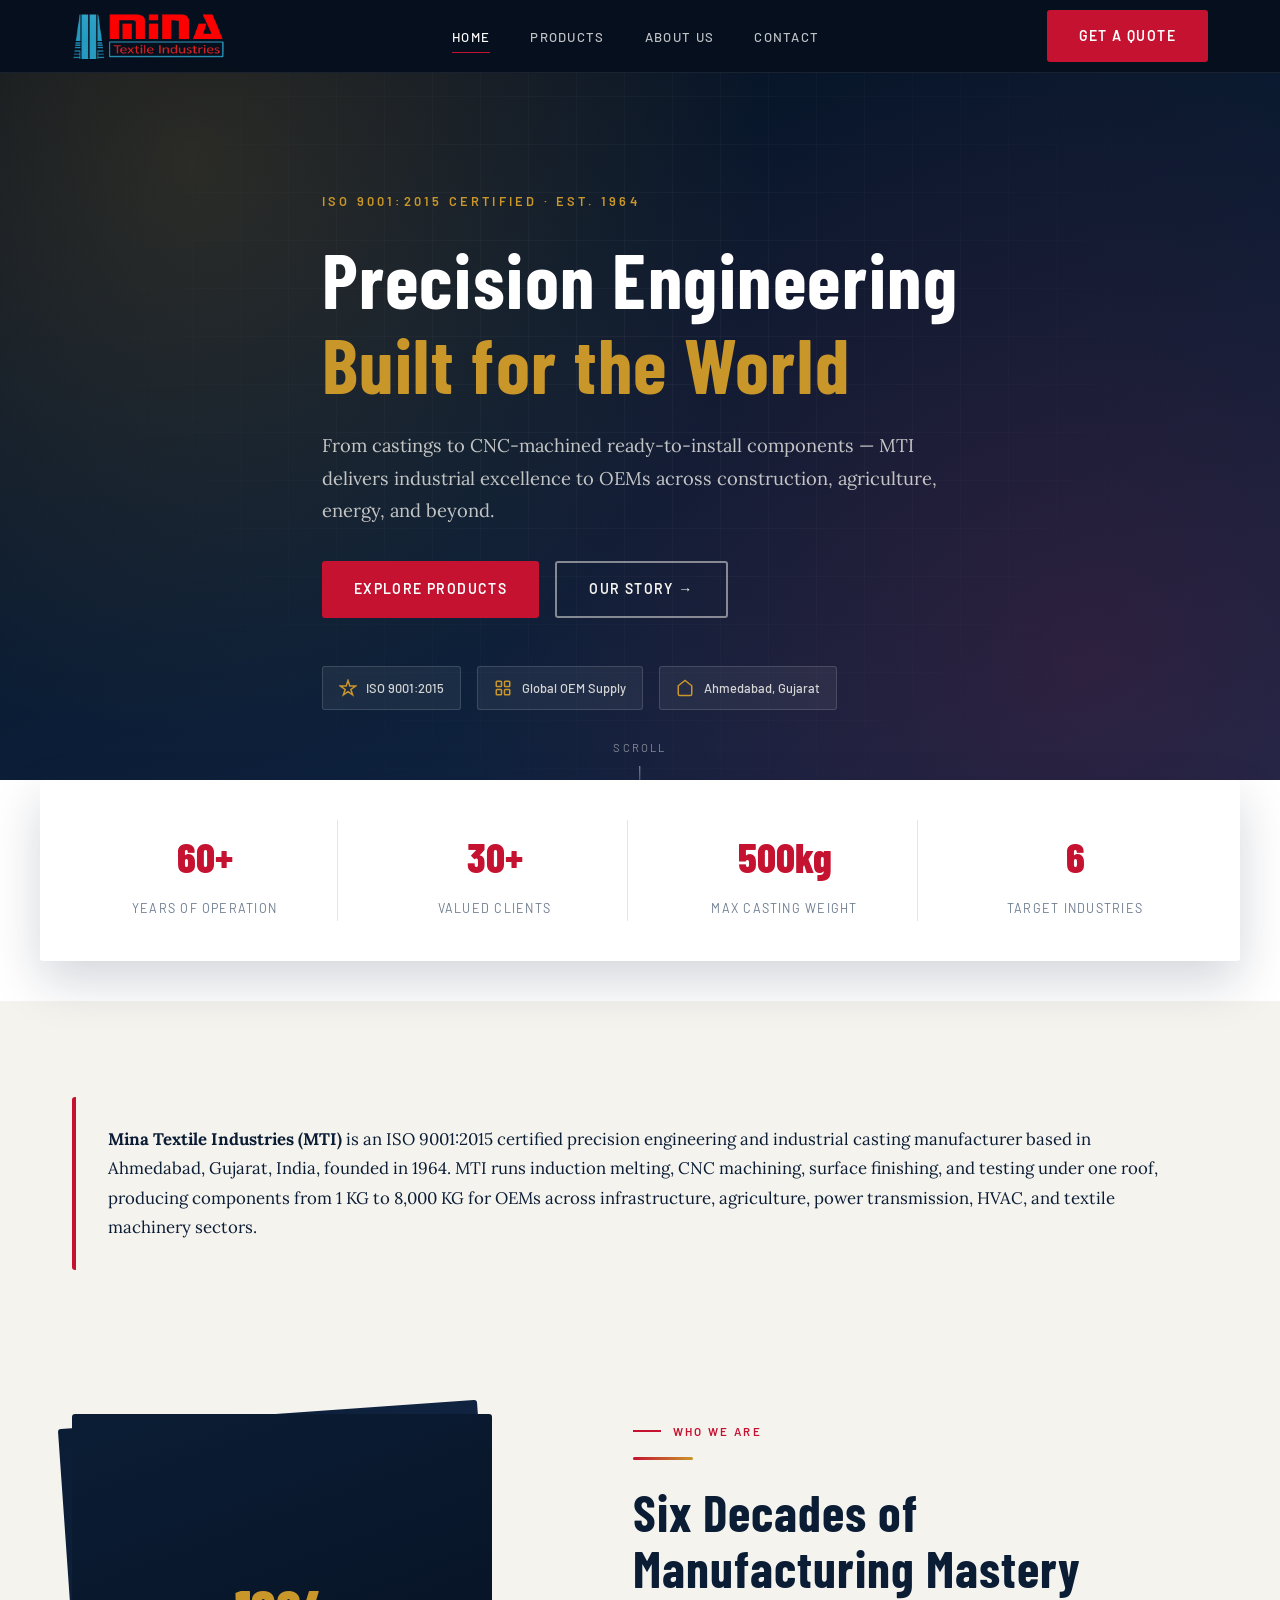
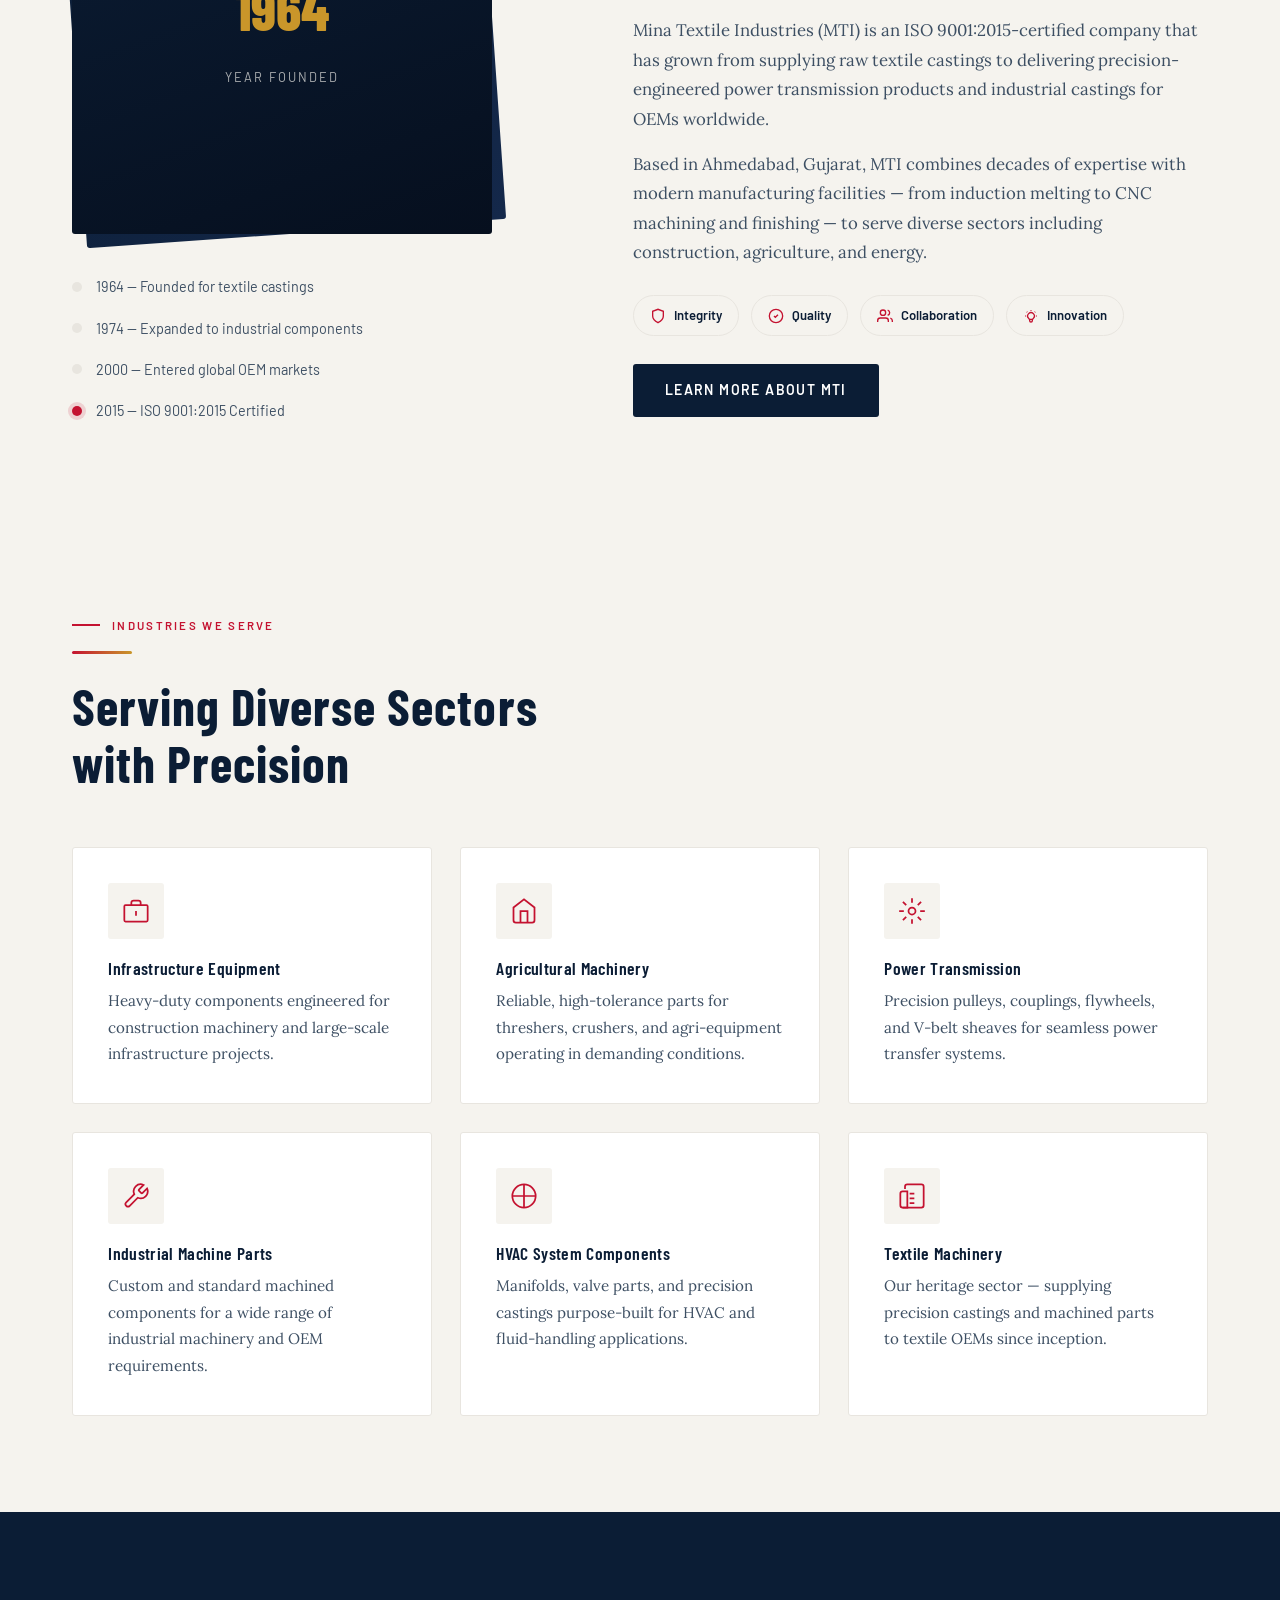
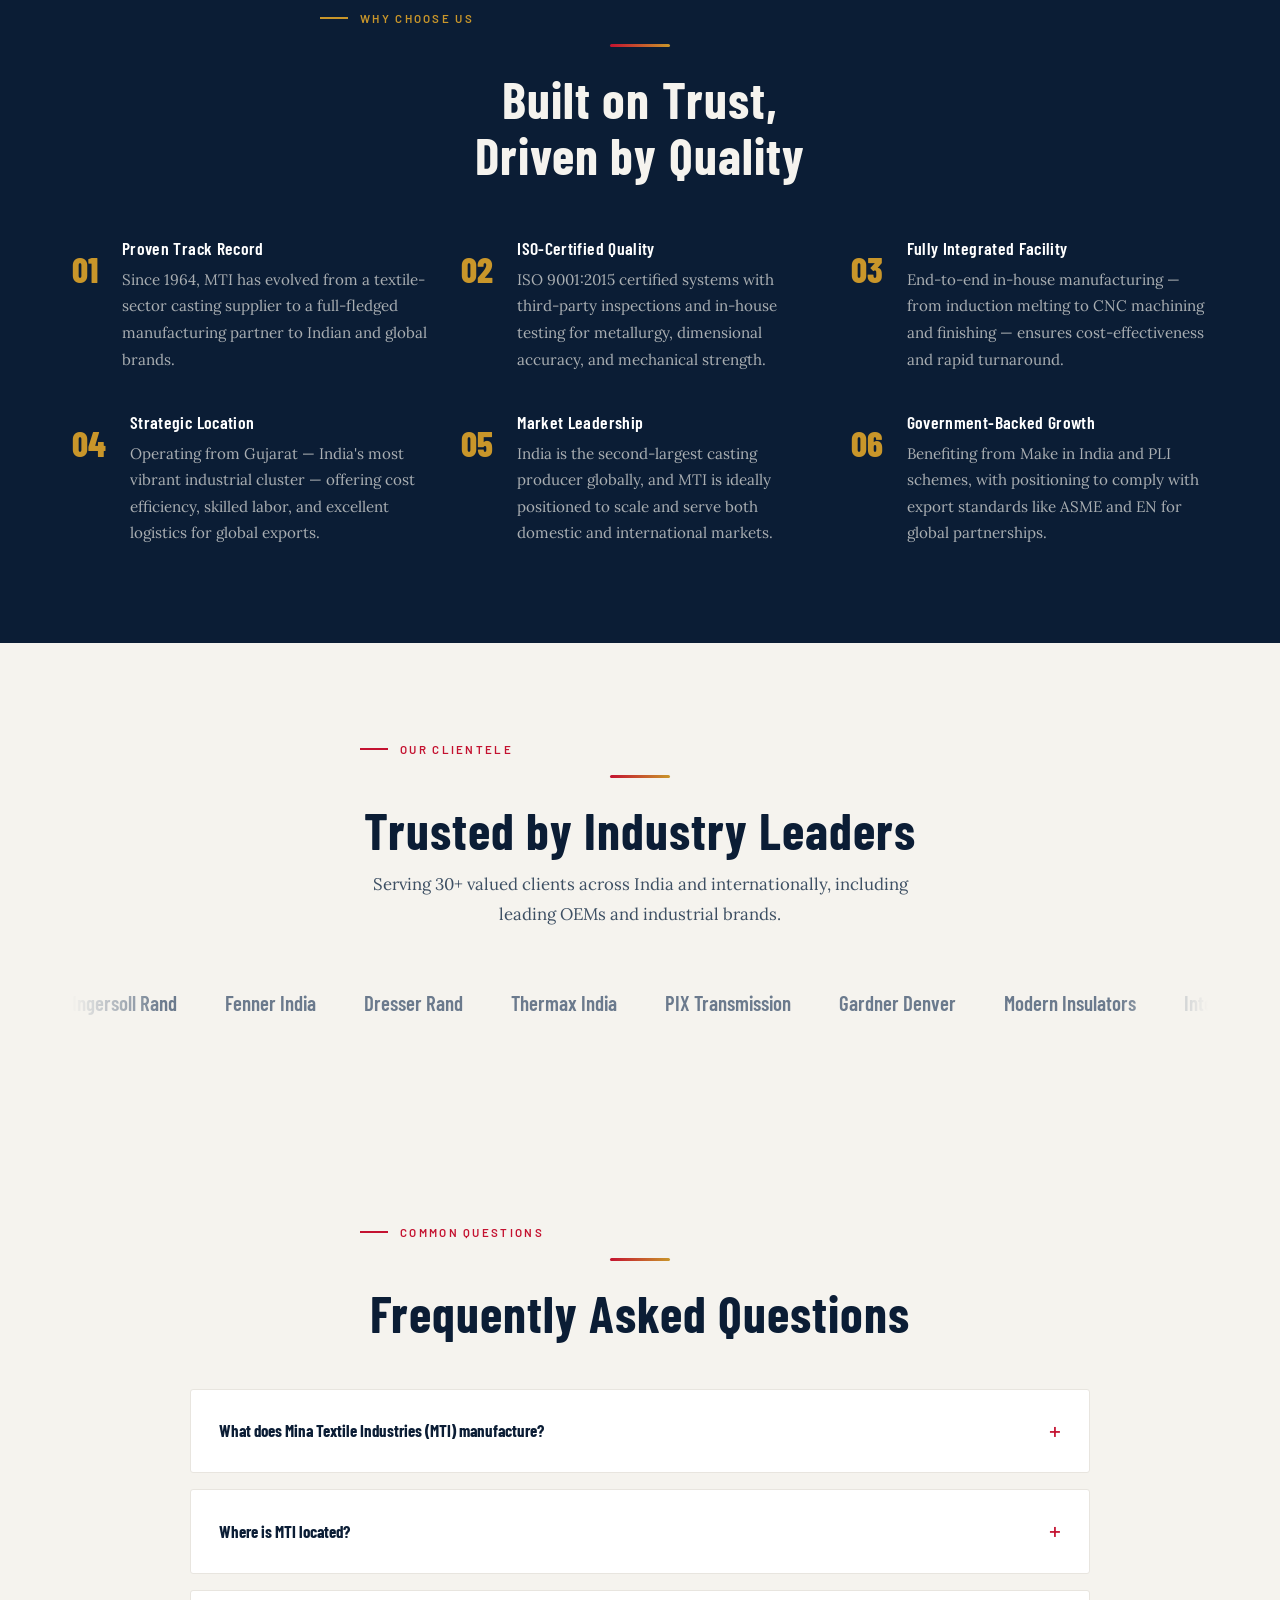
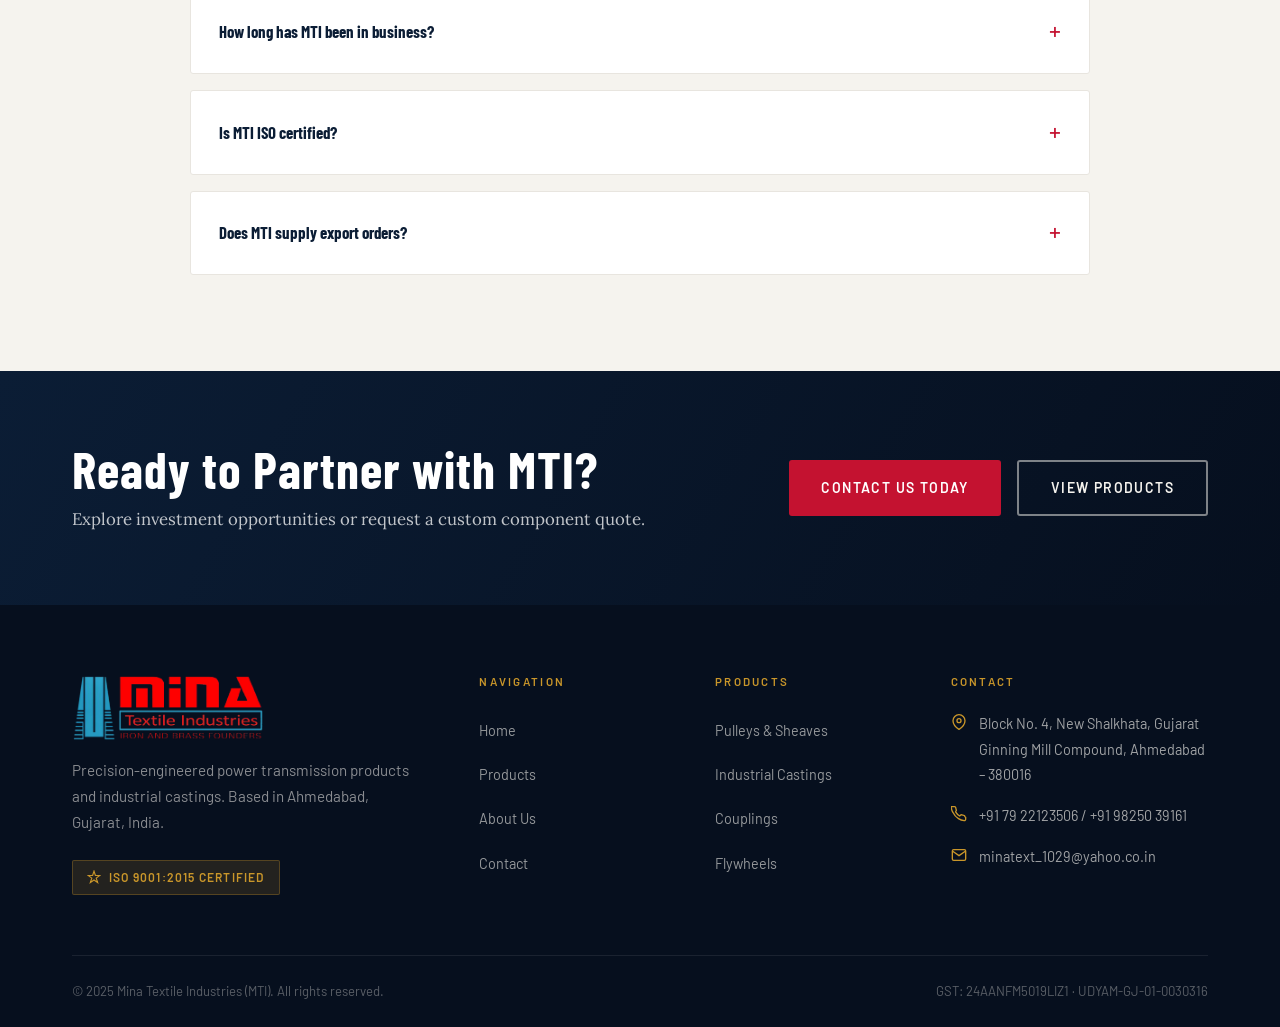
==== index.html @ 34f05bb2 "Add files via upload" ====
<!DOCTYPE html>
<html lang="en">
<head>
  <meta charset="UTF-8" />
  <meta name="viewport" content="width=device-width, initial-scale=1.0" />
  <title>Mina Textile Industries (MTI) | Precision Castings & Machining, Ahmedabad</title>
  <meta name="description" content="ISO 9001:2015 certified manufacturer of precision castings, pulleys, couplings, and CNC-machined industrial components in Ahmedabad, Gujarat. Serving OEMs since 1964 with in-house foundry-to-finish manufacturing." />
  <link rel="canonical" href="https://minatextile.dpdns.org/" />
  <meta name="robots" content="index, follow, max-image-preview:large" />
  <meta name="keywords" content="precision castings India, industrial casting manufacturer Ahmedabad, CNC machining Gujarat, pulley manufacturer India, coupling manufacturer, OEM casting supplier, ISO 9001 foundry Gujarat, power transmission products manufacturer" />
  <meta name="author" content="Mina Textile Industries" />
  <meta name="geo.region" content="IN-GJ" />
  <meta name="geo.placename" content="Ahmedabad" />
  <meta property="og:type" content="website" />
  <meta property="og:site_name" content="Mina Textile Industries" />
  <meta property="og:title" content="Mina Textile Industries (MTI) | Precision Castings & Machining Since 1964" />
  <meta property="og:description" content="ISO 9001:2015 certified foundry and CNC machining partner in Ahmedabad, Gujarat, serving OEMs across India and export markets." />
  <meta property="og:url" content="https://minatextile.dpdns.org/" />
  <meta property="og:image" content="https://minatextile.dpdns.org/mina-logo-full.png" />
  <meta property="og:locale" content="en_IN" />
  <meta name="twitter:card" content="summary" />
  <meta name="twitter:title" content="Mina Textile Industries (MTI) | Precision Castings & Machining Since 1964" />
  <meta name="twitter:description" content="ISO 9001:2015 certified foundry and CNC machining partner in Ahmedabad, Gujarat, serving OEMs since 1964." />
  <link rel="stylesheet" href="styles.css" />

  <!-- JSON-LD: Organization (GEO/AEO entity grounding, reused site-wide) -->
  <script type="application/ld+json">
  {
    "@context": "https://schema.org",
    "@type": "Manufacturer",
    "@id": "https://minatextile.dpdns.org/#organization",
    "name": "Mina Textile Industries",
    "alternateName": "MTI",
    "url": "https://minatextile.dpdns.org/",
    "logo": "https://minatextile.dpdns.org/mina-logo-full.png",
    "foundingDate": "1964",
    "description": "ISO 9001:2015 certified precision engineering and industrial manufacturing company established in 1964, producing castings, power transmission components, pulleys, couplings, manifolds and customized machine parts for OEMs.",
    "slogan": "Precision Engineering Built for the World",
    "address": {
      "@type": "PostalAddress",
      "streetAddress": "Block No. 4, New Shalkhata, Gujarat Ginning Mill Compound, Outside Premdarwaja",
      "addressLocality": "Ahmedabad",
      "addressRegion": "Gujarat",
      "postalCode": "380016",
      "addressCountry": "IN"
    },
    "geo": { "@type": "GeoCoordinates", "latitude": 23.0301, "longitude": 72.5859 },
    "telephone": "+91-79-22123506",
    "email": "minatext_1029@yahoo.co.in",
    "founder": [
      { "@type": "Person", "name": "Atul V. Salot", "jobTitle": "Chairman" },
      { "@type": "Person", "name": "Milan V. Salot", "jobTitle": "Vice Chairman" }
    ],
    "hasCredential": { "@type": "EducationalOccupationalCredential", "credentialCategory": "ISO 9001:2015 Certification" },
    "areaServed": ["India", "Global export markets"],
    "numberOfEmployees": { "@type": "QuantitativeValue", "description": "60+ years of continuous manufacturing operations" }
  }
  </script>
  <script type="application/ld+json">
  {
    "@context": "https://schema.org",
    "@type": "WebSite",
    "url": "https://minatextile.dpdns.org/",
    "name": "Mina Textile Industries",
    "publisher": { "@id": "https://minatextile.dpdns.org/#organization" }
  }
  </script>
  <!-- JSON-LD: FAQPage (Answer Engine Optimization) -->
  <script type="application/ld+json">
  {
    "@context": "https://schema.org",
    "@type": "FAQPage",
    "mainEntity": [
      {
        "@type": "Question",
        "name": "What does Mina Textile Industries (MTI) manufacture?",
        "acceptedAnswer": { "@type": "Answer", "text": "MTI manufactures precision-engineered industrial castings, power transmission components (pulleys, couplings, flywheels), manifolds, valve parts, and fully machined, ready-to-install parts for OEMs, ranging from 1 KG to 8,000 KG per piece." }
      },
      {
        "@type": "Question",
        "name": "Where is MTI located?",
        "acceptedAnswer": { "@type": "Answer", "text": "MTI's manufacturing facility is located at Block No. 4, New Shalkhata, Gujarat Ginning Mill Compound, Outside Premdarwaja, Ahmedabad - 380016, Gujarat, India, within Gujarat's industrial casting cluster." }
      },
      {
        "@type": "Question",
        "name": "How long has MTI been in business?",
        "acceptedAnswer": { "@type": "Answer", "text": "MTI was founded in 1964 and has over 60 years of continuous experience in foundry operations and precision engineering, supplying OEMs such as Ingersoll Rand, Fenner India, Dresser Rand, and Gardner Denver." }
      },
      {
        "@type": "Question",
        "name": "Is MTI ISO certified?",
        "acceptedAnswer": { "@type": "Answer", "text": "Yes. MTI holds ISO 9001:2015 certification for its quality management systems, backed by in-house metallurgical, dimensional, and mechanical testing plus third-party inspection access." }
      }
    ]
  }
  </script>
</head>
<body>
<a class="skip-link" href="#main">Skip to main content</a>

  <!-- NAVBAR -->
  <nav class="navbar" role="navigation" aria-label="Main">
    <div class="navbar__inner">
      <a href="index.html" class="navbar__logo">
        <img src="mina-logo-compact.png" alt="Mina Textile Industries (MTI) logo" class="navbar__logo-img" width="910" height="274" />
      </a>
      <ul class="navbar__nav">
        <li><a href="index.html" class="active" aria-current="page">Home</a></li>
        <li><a href="products.html">Products</a></li>
        <li><a href="about.html">About Us</a></li>
        <li><a href="contact.html">Contact</a></li>
      </ul>
      <div class="navbar__cta">
        <a href="contact.html" class="btn btn-primary">Get a Quote</a>
        <button class="hamburger" aria-label="Open menu" aria-expanded="false">
          <span></span><span></span><span></span>
        </button>
      </div>
    </div>
  </nav>

  <!-- HERO -->
  <section class="hero" id="main">
    <div class="hero__bg"></div>
    <div class="hero__overlay"></div>
    <div class="container hero__content">
      <p class="hero__eyebrow">ISO 9001:2015 Certified · Est. 1964</p>
      <h1 class="hero__title">Precision Engineering<br /><em>Built for the World</em></h1>
      <p class="hero__sub">
        From castings to CNC-machined ready-to-install components — MTI delivers
        industrial excellence to OEMs across construction, agriculture, energy, and beyond.
      </p>
      <div class="hero__actions">
        <a href="products.html" class="btn btn-primary">Explore Products</a>
        <a href="about.html" class="btn btn-outline">Our Story →</a>
      </div>
      <div class="hero__badges">
        <div class="hero__badge">
          <svg width="18" height="18" viewBox="0 0 24 24" fill="none" stroke="currentColor" stroke-width="2"><path d="M12 2l2.4 7.4H22l-6.2 4.5 2.4 7.4L12 17l-6.2 4.3 2.4-7.4L2 9.4h7.6z"/></svg>
          ISO 9001:2015
        </div>
        <div class="hero__badge">
          <svg width="18" height="18" viewBox="0 0 24 24" fill="none" stroke="currentColor" stroke-width="2"><rect x="3" y="3" width="7" height="7" rx="1"/><rect x="14" y="3" width="7" height="7" rx="1"/><rect x="3" y="14" width="7" height="7" rx="1"/><rect x="14" y="14" width="7" height="7" rx="1"/></svg>
          Global OEM Supply
        </div>
        <div class="hero__badge">
          <svg width="18" height="18" viewBox="0 0 24 24" fill="none" stroke="currentColor" stroke-width="2"><path d="M3 9l9-7 9 7v11a2 2 0 01-2 2H5a2 2 0 01-2-2z"/></svg>
          Ahmedabad, Gujarat
        </div>
      </div>
    </div>
    <div class="hero__scroll">
      <span>Scroll</span>
      <div class="hero__scroll-line"></div>
    </div>
  </section>

  <!-- STATS -->
  <section class="stats-band">
    <div class="container stats-band__grid">
      <div class="stat-card fade-up">
        <span class="stat-card__num"><span data-target="60">0</span>+</span>
        <span class="stat-card__label">Years of Operation</span>
      </div>
      <div class="stat-card fade-up">
        <span class="stat-card__num"><span data-target="30">0</span>+</span>
        <span class="stat-card__label">Valued Clients</span>
      </div>
      <div class="stat-card fade-up">
        <span class="stat-card__num"><span data-target="500">0</span>kg</span>
        <span class="stat-card__label">Max Casting Weight</span>
      </div>
      <div class="stat-card fade-up">
        <span class="stat-card__num"><span data-target="6">0</span></span>
        <span class="stat-card__label">Target Industries</span>
      </div>
    </div>
  </section>

  <!-- DIRECT ANSWER (GEO) -->
  <section class="section" style="padding-bottom: 0;">
    <div class="container">
      <div class="answer-box fade-up">
        <p><strong>Mina Textile Industries (MTI)</strong> is an ISO 9001:2015 certified precision engineering and industrial casting manufacturer based in Ahmedabad, Gujarat, India, founded in 1964. MTI runs induction melting, CNC machining, surface finishing, and testing under one roof, producing components from 1 KG to 8,000 KG for OEMs across infrastructure, agriculture, power transmission, HVAC, and textile machinery sectors.</p>
      </div>
    </div>
  </section>

  <!-- ABOUT SNAPSHOT -->
  <section class="section about-snap">
    <div class="container about-snap__grid">
      <div class="about-snap__visual fade-up">
        <div class="about-snap__img-wrap">
          <div class="about-snap__geo geo1"></div>
          <div class="about-snap__geo geo2"></div>
          <div class="about-snap__inner-card">
            <p class="inner-card__year">1964</p>
            <p class="inner-card__label">Year Founded</p>
          </div>
        </div>
        <div class="about-snap__timeline">
          <div class="tl-item"><span class="tl-dot"></span><span class="tl-text">1964 — Founded for textile castings</span></div>
          <div class="tl-item"><span class="tl-dot"></span><span class="tl-text">1974 — Expanded to industrial components</span></div>
          <div class="tl-item"><span class="tl-dot"></span><span class="tl-text">2000 — Entered global OEM markets</span></div>
          <div class="tl-item"><span class="tl-dot active"></span><span class="tl-text">2015 — ISO 9001:2015 Certified</span></div>
        </div>
      </div>
      <div class="about-snap__text fade-up">
        <span class="section-label">Who We Are</span>
        <div class="amber-bar"></div>
        <h2>Six Decades of<br />Manufacturing Mastery</h2>
        <p style="margin:1.25rem 0 1rem;">
          Mina Textile Industries (MTI) is an ISO 9001:2015-certified company that has grown
          from supplying raw textile castings to delivering precision-engineered power
          transmission products and industrial castings for OEMs worldwide.
        </p>
        <p>
          Based in Ahmedabad, Gujarat, MTI combines decades of expertise with modern
          manufacturing facilities — from induction melting to CNC machining and finishing —
          to serve diverse sectors including construction, agriculture, and energy.
        </p>
        <div class="about-snap__values">
          <div class="value-chip">
            <svg width="16" height="16" viewBox="0 0 24 24" fill="none" stroke="currentColor" stroke-width="2"><path d="M12 22s8-4 8-10V5l-8-3-8 3v7c0 6 8 10 8 10z"/></svg>
            Integrity
          </div>
          <div class="value-chip">
            <svg width="16" height="16" viewBox="0 0 24 24" fill="none" stroke="currentColor" stroke-width="2"><circle cx="12" cy="12" r="10"/><path d="M9 12l2 2 4-4"/></svg>
            Quality
          </div>
          <div class="value-chip">
            <svg width="16" height="16" viewBox="0 0 24 24" fill="none" stroke="currentColor" stroke-width="2"><path d="M17 21v-2a4 4 0 00-4-4H5a4 4 0 00-4 4v2"/><circle cx="9" cy="7" r="4"/><path d="M23 21v-2a4 4 0 00-3-3.87m-4-12a4 4 0 010 7.75"/></svg>
            Collaboration
          </div>
          <div class="value-chip">
            <svg width="16" height="16" viewBox="0 0 24 24" fill="none" stroke="currentColor" stroke-width="2"><path d="M9.663 17h4.673M12 3v1m6.364 1.636l-.707.707M21 12h-1M4 12H3m3.343-5.657l-.707-.707m2.828 9.9a5 5 0 117.072 0l-.548.547A3.374 3.374 0 0014 18.469V19a2 2 0 11-4 0v-.531c0-.895-.356-1.754-.988-2.386l-.548-.547z"/></svg>
            Innovation
          </div>
        </div>
        <a href="about.html" class="btn btn-navy" style="margin-top:1.75rem;">Learn More About MTI</a>
      </div>
    </div>
  </section>

  <!-- TARGET MARKETS -->
  <section class="section section--gray markets">
    <div class="container">
      <div class="section-header fade-up">
        <span class="section-label">Industries We Serve</span>
        <div class="amber-bar"></div>
        <h2>Serving Diverse Sectors<br />with Precision</h2>
      </div>
      <div class="markets__grid">
        <div class="market-card fade-up">
          <div class="market-card__icon">
            <svg width="28" height="28" viewBox="0 0 24 24" fill="none" stroke="currentColor" stroke-width="1.5"><rect x="2" y="7" width="20" height="14" rx="1"/><path d="M16 7V5a2 2 0 00-2-2h-4a2 2 0 00-2 2v2"/><line x1="12" y1="12" x2="12" y2="16"/></svg>
          </div>
          <h4>Infrastructure Equipment</h4>
          <p>Heavy-duty components engineered for construction machinery and large-scale infrastructure projects.</p>
        </div>
        <div class="market-card fade-up">
          <div class="market-card__icon">
            <svg width="28" height="28" viewBox="0 0 24 24" fill="none" stroke="currentColor" stroke-width="1.5"><path d="M3 9l9-7 9 7v11a2 2 0 01-2 2H5a2 2 0 01-2-2z"/><path d="M9 22V12h6v10"/></svg>
          </div>
          <h4>Agricultural Machinery</h4>
          <p>Reliable, high-tolerance parts for threshers, crushers, and agri-equipment operating in demanding conditions.</p>
        </div>
        <div class="market-card fade-up">
          <div class="market-card__icon">
            <svg width="28" height="28" viewBox="0 0 24 24" fill="none" stroke="currentColor" stroke-width="1.5"><circle cx="12" cy="12" r="3"/><path d="M12 1v4M12 19v4M4.22 4.22l2.83 2.83M16.95 16.95l2.83 2.83M1 12h4M19 12h4M4.22 19.78l2.83-2.83M16.95 7.05l2.83-2.83"/></svg>
          </div>
          <h4>Power Transmission</h4>
          <p>Precision pulleys, couplings, flywheels, and V-belt sheaves for seamless power transfer systems.</p>
        </div>
        <div class="market-card fade-up">
          <div class="market-card__icon">
            <svg width="28" height="28" viewBox="0 0 24 24" fill="none" stroke="currentColor" stroke-width="1.5"><path d="M14.7 6.3a1 1 0 000 1.4l1.6 1.6a1 1 0 001.4 0l3.77-3.77a6 6 0 01-7.94 7.94l-6.91 6.91a2.12 2.12 0 01-3-3l6.91-6.91a6 6 0 017.94-7.94l-3.76 3.76z"/></svg>
          </div>
          <h4>Industrial Machine Parts</h4>
          <p>Custom and standard machined components for a wide range of industrial machinery and OEM requirements.</p>
        </div>
        <div class="market-card fade-up">
          <div class="market-card__icon">
            <svg width="28" height="28" viewBox="0 0 24 24" fill="none" stroke="currentColor" stroke-width="1.5"><path d="M2 12h20M2 12c0 5.5 4.5 10 10 10s10-4.5 10-10M2 12C2 6.5 6.5 2 12 2s10 4.5 10 10"/><path d="M12 2v20"/></svg>
          </div>
          <h4>HVAC System Components</h4>
          <p>Manifolds, valve parts, and precision castings purpose-built for HVAC and fluid-handling applications.</p>
        </div>
        <div class="market-card fade-up">
          <div class="market-card__icon">
            <svg width="28" height="28" viewBox="0 0 24 24" fill="none" stroke="currentColor" stroke-width="1.5"><path d="M4 22h16a2 2 0 002-2V4a2 2 0 00-2-2H8a2 2 0 00-2 2v2"/><path d="M4 22a2 2 0 01-2-2V10c0-1.1.9-2 2-2h4v14H4z"/><path d="M10 14h4M10 18h4M10 10h4"/></svg>
          </div>
          <h4>Textile Machinery</h4>
          <p>Our heritage sector — supplying precision castings and machined parts to textile OEMs since inception.</p>
        </div>
      </div>
    </div>
  </section>

  <!-- WHY MTI -->
  <section class="section why-mti section--dark">
    <div class="container">
      <div class="section-header fade-up" style="text-align:center;max-width:640px;margin:0 auto 3.5rem;">
        <span class="section-label">Why Choose Us</span>
        <div class="amber-bar" style="margin:0 auto 1.5rem;"></div>
        <h2>Built on Trust,<br />Driven by Quality</h2>
      </div>
      <div class="why-grid">
        <div class="why-item fade-up">
          <div class="why-item__num">01</div>
          <div>
            <h4>Proven Track Record</h4>
            <p>Since 1964, MTI has evolved from a textile-sector casting supplier to a full-fledged manufacturing partner to Indian and global brands.</p>
          </div>
        </div>
        <div class="why-item fade-up">
          <div class="why-item__num">02</div>
          <div>
            <h4>ISO-Certified Quality</h4>
            <p>ISO 9001:2015 certified systems with third-party inspections and in-house testing for metallurgy, dimensional accuracy, and mechanical strength.</p>
          </div>
        </div>
        <div class="why-item fade-up">
          <div class="why-item__num">03</div>
          <div>
            <h4>Fully Integrated Facility</h4>
            <p>End-to-end in-house manufacturing — from induction melting to CNC machining and finishing — ensures cost-effectiveness and rapid turnaround.</p>
          </div>
        </div>
        <div class="why-item fade-up">
          <div class="why-item__num">04</div>
          <div>
            <h4>Strategic Location</h4>
            <p>Operating from Gujarat — India's most vibrant industrial cluster — offering cost efficiency, skilled labor, and excellent logistics for global exports.</p>
          </div>
        </div>
        <div class="why-item fade-up">
          <div class="why-item__num">05</div>
          <div>
            <h4>Market Leadership</h4>
            <p>India is the second-largest casting producer globally, and MTI is ideally positioned to scale and serve both domestic and international markets.</p>
          </div>
        </div>
        <div class="why-item fade-up">
          <div class="why-item__num">06</div>
          <div>
            <h4>Government-Backed Growth</h4>
            <p>Benefiting from Make in India and PLI schemes, with positioning to comply with export standards like ASME and EN for global partnerships.</p>
          </div>
        </div>
      </div>
    </div>
  </section>

  <!-- KEY CLIENTS -->
  <section class="section clients">
    <div class="container">
      <div class="section-header fade-up" style="text-align:center;max-width:560px;margin:0 auto 3rem;">
        <span class="section-label">Our Clientele</span>
        <div class="amber-bar" style="margin:0 auto 1.5rem;"></div>
        <h2>Trusted by Industry Leaders</h2>
        <p style="margin-top:.75rem;">Serving 30+ valued clients across India and internationally, including leading OEMs and industrial brands.</p>
      </div>
      <div class="clients__marquee-wrap">
        <div class="clients__marquee">
          <div class="clients__track">
            <span>Ingersoll Rand</span><span>Fenner India</span><span>Dresser Rand</span>
            <span>Thermax India</span><span>PIX Transmission</span><span>Gardner Denver</span>
            <span>Modern Insulators</span><span>International Combustion</span>
            <span>McNally Sayaji Engineering</span><span>Amman Apollo India</span>
            <span>Kemtron Technologies</span><span>Solitaire Machine Tools</span>
            <!-- duplicate for seamless loop -->
            <span>Ingersoll Rand</span><span>Fenner India</span><span>Dresser Rand</span>
            <span>Thermax India</span><span>PIX Transmission</span><span>Gardner Denver</span>
            <span>Modern Insulators</span><span>International Combustion</span>
            <span>McNally Sayaji Engineering</span><span>Amman Apollo India</span>
            <span>Kemtron Technologies</span><span>Solitaire Machine Tools</span>
          </div>
        </div>
      </div>
    </div>
  </section>

  <!-- FAQ (AEO) -->
  <section class="section section--gray">
    <div class="container">
      <div class="section-header fade-up" style="text-align:center;max-width:560px;margin:0 auto 3rem;">
        <span class="section-label">Common Questions</span>
        <div class="amber-bar" style="margin:0 auto 1.5rem;"></div>
        <h2>Frequently Asked Questions</h2>
      </div>
      <div class="faq-list" style="margin:0 auto;">
        <details class="faq-item">
          <summary>What does Mina Textile Industries (MTI) manufacture?</summary>
          <div class="faq-answer"><p>MTI manufactures precision-engineered industrial castings, power transmission components such as pulleys and couplings, manifolds, valve parts, and fully machined, ready-to-install components for OEMs, in weights from 1 KG to 8,000 KG per piece. See the full <a href="products.html">product range</a>.</p></div>
        </details>
        <details class="faq-item">
          <summary>Where is MTI located?</summary>
          <div class="faq-answer"><p>MTI's manufacturing facility is in Ahmedabad, Gujarat, India — within one of India's largest foundry clusters. Full address and directions are on the <a href="contact.html">Contact page</a>.</p></div>
        </details>
        <details class="faq-item">
          <summary>How long has MTI been in business?</summary>
          <div class="faq-answer"><p>MTI was founded in 1964 and has over 60 years of continuous manufacturing experience, evolving from a textile-sector casting supplier into a diversified industrial component manufacturer.</p></div>
        </details>
        <details class="faq-item">
          <summary>Is MTI ISO certified?</summary>
          <div class="faq-answer"><p>Yes, MTI is ISO 9001:2015 certified and performs in-house metallurgical, dimensional, and mechanical testing, with access to third-party inspection facilities.</p></div>
        </details>
        <details class="faq-item">
          <summary>Does MTI supply export orders?</summary>
          <div class="faq-answer"><p>Yes. MTI manufactures to international standards including ASME and EN, and its Gujarat location provides efficient logistics for export shipments.</p></div>
        </details>
      </div>
    </div>
  </section>

  <!-- CTA BAND -->
  <section class="cta-band">
    <div class="container cta-band__inner fade-up">
      <div>
        <h2 style="color:var(--white);">Ready to Partner with MTI?</h2>
        <p style="color:rgba(255,255,255,.75);margin-top:.5rem;">Explore investment opportunities or request a custom component quote.</p>
      </div>
      <div style="display:flex;gap:1rem;flex-wrap:wrap;">
        <a href="contact.html" class="btn btn-primary">Contact Us Today</a>
        <a href="products.html" class="btn btn-outline">View Products</a>
      </div>
    </div>
  </section>

  <!-- FOOTER -->
  <footer class="footer">
    <div class="container">
      <div class="footer__grid">
        <div class="footer__brand">
          <img src="mina-logo-full.png" alt="Mina Textile Industries (MTI) — precision castings and industrial components manufacturer" class="footer__brand-img" width="851" height="293" />
          <p>Precision-engineered power transmission products and industrial castings. Based in Ahmedabad, Gujarat, India.</p>
          <div class="iso-badge">
            <svg width="14" height="14" viewBox="0 0 24 24" fill="none" stroke="currentColor" stroke-width="2"><path d="M12 2l2.4 7.4H22l-6.2 4.5 2.4 7.4L12 17l-6.2 4.3 2.4-7.4L2 9.4h7.6z"/></svg>
            ISO 9001:2015 Certified
          </div>
        </div>
        <div class="footer__col">
          <h5>Navigation</h5>
          <ul>
            <li><a href="index.html">Home</a></li>
            <li><a href="products.html">Products</a></li>
            <li><a href="about.html">About Us</a></li>
            <li><a href="contact.html">Contact</a></li>
          </ul>
        </div>
        <div class="footer__col">
          <h5>Products</h5>
          <ul>
            <li><a href="products.html">Pulleys & Sheaves</a></li>
            <li><a href="products.html">Industrial Castings</a></li>
            <li><a href="products.html">Couplings</a></li>
            <li><a href="products.html">Flywheels</a></li>
          </ul>
        </div>
        <div class="footer__col">
          <h5>Contact</h5>
          <div class="footer__contact-item">
            <svg width="16" height="16" viewBox="0 0 24 24" fill="none" stroke="currentColor" stroke-width="2"><path d="M21 10c0 7-9 13-9 13s-9-6-9-13a9 9 0 0118 0z"/><circle cx="12" cy="10" r="3"/></svg>
            <span>Block No. 4, New Shalkhata, Gujarat Ginning Mill Compound, Ahmedabad – 380016</span>
          </div>
          <div class="footer__contact-item">
            <svg width="16" height="16" viewBox="0 0 24 24" fill="none" stroke="currentColor" stroke-width="2"><path d="M22 16.92v3a2 2 0 01-2.18 2 19.79 19.79 0 01-8.63-3.07A19.5 19.5 0 013.07 9.81 19.79 19.79 0 01.18 1.26a2 2 0 012-.27h3a2 2 0 012 1.72c.127.96.361 1.903.7 2.81a2 2 0 01-.45 2.11L6.91 8.91a16 16 0 006.09 6.09l1.21-1.21a2 2 0 012.11-.45c.907.339 1.85.573 2.81.7a2 2 0 011.72 2.02z"/></svg>
            <span>+91 79 22123506 / +91 98250 39161</span>
          </div>
          <div class="footer__contact-item">
            <svg width="16" height="16" viewBox="0 0 24 24" fill="none" stroke="currentColor" stroke-width="2"><path d="M4 4h16c1.1 0 2 .9 2 2v12c0 1.1-.9 2-2 2H4c-1.1 0-2-.9-2-2V6c0-1.1.9-2 2-2z"/><polyline points="22,6 12,13 2,6"/></svg>
            <span>minatext_1029@yahoo.co.in</span>
          </div>
        </div>
      </div>
      <div class="footer__bottom">
        <span>© 2025 Mina Textile Industries (MTI). All rights reserved.</span>
        <span>GST: 24AANFM5019LIZ1 · UDYAM-GJ-01-0030316</span>
      </div>
    </div>
  </footer>

  <script src="main.js"></script>
</body>
</html>
---- styles.css ----
/* ===========================
   MTI — Global Styles
   =========================== */
@import url('https://fonts.googleapis.com/css2?family=Barlow+Condensed:wght@400;500;600;700;800&family=Lora:ital,wght@0,400;0,500;0,600;1,400&family=Barlow:wght@300;400;500&display=swap');

:root {
  --navy:     #0B1D35;
  --navy-mid: #14284A;
  --red:      #C41230;
  --gold:     #C9962A;
  --cream:    #F5F3EE;
  --white:    #FFFFFF;
  --gray-dk:  #3D4F63;
  --gray-md:  #6B7A8D;
  --gray-lt:  #E8E5DF;
  --dark:     #060F1E;
  --shadow:   0 4px 24px rgba(11,29,53,.12);
  --shadow-lg:0 20px 50px rgba(11,29,53,.18);
  --radius:   3px;
  --transition: .35s cubic-bezier(.4,0,.2,1);
  --font-display: 'Barlow Condensed', sans-serif;
  --font-body: 'Lora', serif;
  --font-ui: 'Barlow', sans-serif;
}

*,*::before,*::after { box-sizing: border-box; margin: 0; padding: 0; }

html { scroll-behavior: smooth; font-size: 16px; }

body {
  font-family: var(--font-body);
  color: var(--gray-dk);
  background: var(--cream);
  line-height: 1.75;
  -webkit-font-smoothing: antialiased;
}

/* ——— TYPOGRAPHY ——— */
h1,h2,h3,h4,h5 {
  font-family: var(--font-display);
  color: var(--navy);
  line-height: 1.1;
  font-weight: 700;
  letter-spacing: .02em;
}

h1 { font-size: clamp(2.8rem, 6vw, 5.5rem); }
h2 { font-size: clamp(2rem, 4vw, 3.2rem); }
h3 { font-size: clamp(1.2rem, 2vw, 1.6rem); font-weight: 600; }
h4 { font-size: 1.1rem; font-weight: 600; }

p { font-size: 1.05rem; color: var(--gray-dk); line-height: 1.75; }

a { text-decoration: none; color: inherit; }

img { max-width: 100%; display: block; }

.container { max-width: 1200px; margin: 0 auto; padding: 0 2rem; }

/* ——— UTILITY ——— */
.section { padding: 96px 0; }
.section--dark { background: var(--navy); color: var(--cream); }
.section--dark h2, .section--dark h3 { color: var(--cream); }
.section--dark p { color: rgba(245,243,238,.75); }
.section--gray { background: var(--cream); }

.section-label {
  font-family: var(--font-ui);
  font-size: .72rem;
  font-weight: 600;
  letter-spacing: .2em;
  text-transform: uppercase;
  color: var(--red);
  margin-bottom: 1rem;
  display: flex;
  align-items: center;
  gap: .75rem;
}
.section-label::before {
  content: '';
  display: inline-block;
  width: 28px;
  height: 2px;
  background: var(--red);
  flex-shrink: 0;
}
.section--dark .section-label { color: var(--gold); }
.section--dark .section-label::before { background: var(--gold); }

.amber-bar {
  width: 60px; height: 3px;
  background: linear-gradient(90deg, var(--red), var(--gold));
  margin-bottom: 1.5rem;
  border-radius: 2px;
}

.btn {
  display: inline-flex;
  align-items: center;
  gap: .6rem;
  padding: 14px 32px;
  border-radius: var(--radius);
  font-family: var(--font-ui);
  font-size: .875rem;
  font-weight: 600;
  cursor: pointer;
  border: none;
  transition: var(--transition);
  letter-spacing: .1em;
  text-transform: uppercase;
}

.btn-primary {
  background: var(--red);
  color: var(--white);
}
.btn-primary:hover { 
  background: #A50F27; 
  transform: translateY(-2px); 
  box-shadow: 0 12px 28px rgba(196,18,48,.35); 
}

.btn-outline {
  border: 2px solid rgba(245,243,238,.5);
  color: var(--cream);
  background: transparent;
}
.btn-outline:hover { 
  background: rgba(245,243,238,.1); 
  border-color: var(--cream);
  transform: translateY(-2px); 
}

.btn-navy {
  background: var(--navy);
  color: var(--white);
}
.btn-navy:hover { 
  background: var(--navy-mid); 
  transform: translateY(-2px); 
  box-shadow: var(--shadow); 
}

/* ——— NAVBAR ——— */
.navbar {
  position: fixed; top: 0; left: 0; right: 0; z-index: 1000;
  background: rgba(6,15,30,.95);
  backdrop-filter: blur(12px);
  -webkit-backdrop-filter: blur(12px);
  border-bottom: 1px solid rgba(255,255,255,.08);
  transition: var(--transition);
}

.navbar__inner {
  display: flex;
  align-items: center;
  justify-content: space-between;
  height: 72px;
  max-width: 1200px;
  margin: 0 auto;
  padding: 0 2rem;
}

.navbar__logo {
  display: flex; align-items: center;
  line-height: 1;
}
.navbar__logo .logo-main {
  font-family: var(--font-display);
  font-size: 1.5rem;
  font-weight: 800;
  color: var(--white);
  letter-spacing: .05em;
}
.navbar__logo .logo-sub {
  font-family: var(--font-ui);
  font-size: .6rem;
  font-weight: 500;
  letter-spacing: .2em;
  text-transform: uppercase;
  color: var(--gold);
  margin-top: 2px;
}

.navbar__logo-img {
  display: block;
  height: 46px;
  width: auto;
  max-width: none;
  transition: var(--transition);
}
.navbar__logo:hover .navbar__logo-img { transform: translateY(-1px); }

.navbar__nav {
  display: flex;
  gap: 2.5rem;
  list-style: none;
}

.navbar__nav a {
  font-family: var(--font-ui);
  font-size: .82rem;
  font-weight: 500;
  color: rgba(255,255,255,.75);
  letter-spacing: .1em;
  text-transform: uppercase;
  padding: .25rem 0;
  position: relative;
  transition: var(--transition);
}
.navbar__nav a::after {
  content: '';
  position: absolute; bottom: -4px; left: 0; right: 0;
  height: 1px;
  background: var(--red);
  transform: scaleX(0);
  transform-origin: left;
  transition: transform var(--transition);
}
.navbar__nav a:hover,
.navbar__nav a.active { color: var(--white); }
.navbar__nav a:hover::after,
.navbar__nav a.active::after { transform: scaleX(1); }

.navbar__cta { display: flex; align-items: center; gap: 1rem; }

.hamburger {
  display: none;
  flex-direction: column; gap: 5px;
  background: none; border: none; cursor: pointer; padding: .25rem;
}
.hamburger span {
  display: block; width: 24px; height: 2px;
  background: var(--white);
  border-radius: 2px;
  transition: var(--transition);
}

/* ——— FOOTER ——— */
.footer {
  background: var(--dark);
  color: var(--cream);
  padding: 70px 0 0;
}

.footer__grid {
  display: grid;
  grid-template-columns: 2fr 1fr 1fr 1.5fr;
  gap: 4rem;
  padding-bottom: 60px;
  border-bottom: 1px solid rgba(255,255,255,.08);
}

.footer__brand .logo-main {
  font-family: var(--font-display);
  font-size: 1.8rem; font-weight: 800;
  color: var(--white); letter-spacing: .05em;
}
.footer__brand .logo-sub {
  font-family: var(--font-ui);
  font-size: .6rem; letter-spacing: .2em;
  text-transform: uppercase; color: var(--gold);
  margin-bottom: 1rem; display: block;
}

.footer__brand-img {
  display: block;
  height: 66px;
  width: auto;
  max-width: 100%;
  margin-bottom: 1.1rem;
}
.footer__brand p { 
  font-family: var(--font-ui);
  font-size: .95rem; line-height: 1.7; 
  color: rgba(245,243,238,.55); 
  margin-top: 1rem;
}

.footer__col h5 {
  font-family: var(--font-ui);
  font-size: .72rem; font-weight: 600;
  letter-spacing: .2em; text-transform: uppercase;
  color: var(--gold); margin-bottom: 1.5rem;
}

.footer__col ul { list-style: none; }
.footer__col ul li { margin-bottom: .4rem; }
.footer__col ul a {
  font-family: var(--font-ui);
  font-size: .9rem; color: rgba(245,243,238,.6);
  padding: .4rem 0; display: block;
  transition: var(--transition);
}
.footer__col ul a:hover { color: var(--cream); }

.footer__contact-item {
  display: flex; gap: .75rem;
  margin-bottom: 1rem;
  font-family: var(--font-ui);
  font-size: .9rem; color: rgba(245,243,238,.65);
  align-items: flex-start;
}
.footer__contact-item svg { flex-shrink: 0; margin-top: 3px; color: var(--gold); }

.footer__bottom {
  display: flex; justify-content: space-between; align-items: center;
  padding: 1.5rem 0;
  font-family: var(--font-ui);
  font-size: .82rem; color: rgba(245,243,238,.35);
  flex-wrap: wrap; gap: .5rem;
}

.iso-badge {
  display: inline-flex; align-items: center; gap: .5rem;
  background: rgba(201,150,42,.15);
  border: 1px solid rgba(201,150,42,.3);
  border-radius: 2px;
  padding: 6px 14px;
  font-family: var(--font-ui);
  font-size: .75rem; font-weight: 600;
  letter-spacing: .1em; color: var(--gold);
  text-transform: uppercase;
  margin-top: 1.5rem;
}

/* ——— FADE-IN ANIMATION ——— */
.fade-up {
  opacity: 0;
  transform: translateY(28px);
  transition: opacity .65s cubic-bezier(.25,.46,.45,.94),
              transform .65s cubic-bezier(.25,.46,.45,.94);
}
.fade-up.visible { opacity: 1; transform: none; }
.fade-up:nth-child(2) { transition-delay: .1s; }
.fade-up:nth-child(3) { transition-delay: .2s; }
.fade-up:nth-child(4) { transition-delay: .3s; }
.fade-up:nth-child(5) { transition-delay: .4s; }
.fade-up:nth-child(6) { transition-delay: .5s; }

/* ——— RESPONSIVE ——— */
@media (max-width: 1024px) {
  .footer__grid { grid-template-columns: 1fr 1fr; }
}
@media (max-width: 768px) {
  .section { padding: 64px 0; }
  .navbar__nav, .navbar__cta .btn { display: none; }
  .hamburger { display: flex; }
  .footer__grid { grid-template-columns: 1fr; }
  .footer__bottom { flex-direction: column; text-align: center; }
  .navbar__logo-img { height: 38px; }
  .footer__brand-img { height: 54px; }
}
/* ======================================================================
   COMPONENT STYLES — Hero, Stats, About-Snap, Markets, Why, Clients,
   CTA Band, Page-Hero, Timelines, Values, Leadership, Market Position,
   Sustainability, Investment, Products, Capabilities, Quality, Contact,
   FAQ, Answer-box, Breadcrumbs — consolidated into one stylesheet.
   ====================================================================== */

img { border-radius: 0; }

/* ——— HOME HERO ——— */
.hero {
  position: relative;
  min-height: 92vh;
  display: flex;
  align-items: center;
  overflow: hidden;
  padding-top: 72px;
}
.hero__bg {
  position: absolute; inset: 0;
  background:
    radial-gradient(circle at 15% 20%, rgba(201,150,42,.18) 0%, transparent 45%),
    radial-gradient(circle at 85% 80%, rgba(196,18,48,.16) 0%, transparent 50%),
    linear-gradient(160deg, var(--dark) 0%, var(--navy) 55%, var(--navy-mid) 100%);
}
.hero__overlay {
  position: absolute; inset: 0;
  background-image: linear-gradient(rgba(255,255,255,.04) 1px, transparent 1px),
                     linear-gradient(90deg, rgba(255,255,255,.04) 1px, transparent 1px);
  background-size: 48px 48px;
  mask-image: radial-gradient(circle at 50% 40%, black 0%, transparent 75%);
}
.hero__content { position: relative; z-index: 2; padding: 80px 2rem; text-align: left; max-width: 820px; }
.hero__eyebrow {
  font-family: var(--font-ui); font-size: .8rem; font-weight: 600;
  letter-spacing: .25em; text-transform: uppercase; color: var(--gold);
  margin-bottom: 1.5rem;
}
.hero__title { color: var(--white); margin-bottom: 1.5rem; }
.hero__title em { color: var(--gold); font-style: normal; }
.hero__sub { color: rgba(245,243,238,.78); font-size: 1.15rem; max-width: 620px; margin-bottom: 2.2rem; }
.hero__actions { display: flex; gap: 1rem; flex-wrap: wrap; margin-bottom: 3rem; }
.hero__badges { display: flex; gap: 1rem; flex-wrap: wrap; }
.hero__badge {
  display: inline-flex; align-items: center; gap: .6rem;
  background: rgba(255,255,255,.06); border: 1px solid rgba(255,255,255,.14);
  border-radius: var(--radius); padding: 10px 16px;
  font-family: var(--font-ui); font-size: .8rem; font-weight: 500;
  color: rgba(245,243,238,.85);
}
.hero__badge svg { color: var(--gold); flex-shrink: 0; }
.hero__scroll {
  position: absolute; bottom: 28px; left: 50%; transform: translateX(-50%);
  display: flex; flex-direction: column; align-items: center; gap: .5rem;
  z-index: 2; color: rgba(245,243,238,.5);
  font-family: var(--font-ui); font-size: .7rem; letter-spacing: .2em; text-transform: uppercase;
}
.hero__scroll-line { width: 1px; height: 34px; background: linear-gradient(rgba(245,243,238,.6), transparent); animation: scrollPulse 2s ease-in-out infinite; }
@keyframes scrollPulse { 0%,100% { opacity: .3; } 50% { opacity: 1; } }

/* ——— PAGE HERO (about/products/contact) ——— */
.page-hero { position: relative; padding: 160px 0 90px; overflow: hidden; }
.page-hero__bg {
  position: absolute; inset: 0;
  background: linear-gradient(160deg, var(--dark) 0%, var(--navy) 60%, var(--navy-mid) 100%);
}
.page-hero__content { position: relative; z-index: 2; max-width: 760px; }
.page-hero__content .section-label { color: var(--gold); }
.page-hero__content .section-label::before { background: var(--gold); }
.page-hero__content h1 { color: var(--white); margin: 1rem 0 1.25rem; }
.page-hero__content h1 em { color: var(--gold); font-style: normal; }
.page-hero__content p { color: rgba(245,243,238,.75); font-size: 1.1rem; max-width: 620px; }
.page-hero__divider {
  position: absolute; bottom: 0; left: 0; right: 0; height: 4px;
  background: linear-gradient(90deg, var(--red), var(--gold));
}

/* ——— STATS BAND ——— */
.stats-band { background: var(--white); position: relative; z-index: 3; margin-top: -48px; padding-bottom: 40px; }
.stats-band__grid {
  display: grid; grid-template-columns: repeat(4, 1fr); gap: 1.5rem;
  background: var(--white); border-radius: var(--radius);
  box-shadow: var(--shadow-lg); padding: 2.5rem 2rem;
}
.stat-card { text-align: center; border-right: 1px solid var(--gray-lt); }
.stat-card:last-child { border-right: none; }
.stat-card__num { display: block; font-family: var(--font-display); font-size: 2.6rem; font-weight: 800; color: var(--red); }
.stat-card__label { font-family: var(--font-ui); font-size: .78rem; letter-spacing: .1em; text-transform: uppercase; color: var(--gray-md); }

/* ——— ABOUT SNAPSHOT (home) ——— */
.about-snap__grid { display: grid; grid-template-columns: .85fr 1fr; gap: 4.5rem; align-items: center; }
.about-snap__img-wrap { position: relative; aspect-ratio: 1/1; max-width: 420px; }
.about-snap__geo { position: absolute; border-radius: var(--radius); }
.geo1 { inset: 0; background: linear-gradient(135deg, var(--navy), var(--navy-mid)); transform: rotate(-4deg); }
.geo2 { inset: 14px; border: 2px solid var(--gold); transform: rotate(3deg); }
.about-snap__inner-card {
  position: absolute; inset: 0; display: flex; flex-direction: column;
  align-items: center; justify-content: center; text-align: center;
  background: linear-gradient(160deg, var(--navy) 0%, var(--dark) 100%);
  border-radius: var(--radius); color: var(--white); z-index: 2;
}
.inner-card__year { font-family: var(--font-display); font-size: 3.5rem; font-weight: 800; color: var(--gold); }
.inner-card__label { font-family: var(--font-ui); font-size: .8rem; letter-spacing: .15em; text-transform: uppercase; color: rgba(245,243,238,.7); margin-top: .5rem; }
.about-snap__timeline { margin-top: 2.5rem; display: grid; gap: 1rem; }
.tl-item { display: flex; align-items: center; gap: .9rem; font-family: var(--font-ui); font-size: .9rem; color: var(--gray-dk); }
.tl-dot { width: 10px; height: 10px; border-radius: 50%; background: var(--gray-lt); flex-shrink: 0; }
.tl-dot.active { background: var(--red); box-shadow: 0 0 0 4px rgba(196,18,48,.15); }
.about-snap__values { display: flex; flex-wrap: wrap; gap: .75rem; margin-top: 1.75rem; }
.value-chip {
  display: inline-flex; align-items: center; gap: .5rem;
  background: var(--cream); border: 1px solid var(--gray-lt);
  border-radius: 999px; padding: 8px 16px;
  font-family: var(--font-ui); font-size: .82rem; font-weight: 600; color: var(--navy);
}
.value-chip svg { color: var(--red); }

/* ——— SECTION HEADER (shared) ——— */
.section-header { max-width: 640px; margin-bottom: 3.5rem; }
.section-header h2 { margin-top: .5rem; }

/* ——— MARKETS GRID ——— */
.markets__grid { display: grid; grid-template-columns: repeat(3, 1fr); gap: 1.75rem; }
.market-card {
  background: var(--white); border: 1px solid var(--gray-lt); border-radius: var(--radius);
  padding: 2.2rem; transition: var(--transition);
}
.market-card:hover { transform: translateY(-6px); box-shadow: var(--shadow-lg); border-color: transparent; }
.market-card__icon {
  width: 56px; height: 56px; border-radius: var(--radius); background: var(--cream);
  display: flex; align-items: center; justify-content: center; color: var(--red); margin-bottom: 1.25rem;
}
.market-card h4 { margin-bottom: .6rem; }
.market-card p { font-size: .95rem; }

/* ——— WHY MTI ——— */
.why-grid { display: grid; grid-template-columns: repeat(3, 1fr); gap: 2.5rem 2rem; }
.why-item { display: flex; gap: 1.5rem; }
.why-item__num { font-family: var(--font-display); font-size: 2.2rem; font-weight: 800; color: var(--gold); flex-shrink: 0; }
.why-item h4 { color: var(--white); margin-bottom: .5rem; }
.why-item p { color: rgba(245,243,238,.68); font-size: .95rem; }

/* ——— CLIENTS MARQUEE ——— */
.clients__marquee-wrap { overflow: hidden; position: relative; -webkit-mask-image: linear-gradient(90deg, transparent, black 8%, black 92%, transparent); mask-image: linear-gradient(90deg, transparent, black 8%, black 92%, transparent); }
.clients__marquee { width: 100%; }
.clients__track { display: flex; gap: 3rem; width: max-content; animation: marquee 32s linear infinite; }
.clients__track span {
  font-family: var(--font-display); font-size: 1.3rem; font-weight: 600; color: var(--gray-md);
  white-space: nowrap; padding: .5rem 0;
}
@keyframes marquee { from { transform: translateX(0); } to { transform: translateX(-50%); } }

/* ——— CTA BAND ——— */
.cta-band { background: linear-gradient(120deg, var(--navy), var(--dark)); padding: 70px 0; }
.cta-band__inner { display: flex; align-items: center; justify-content: space-between; gap: 2rem; flex-wrap: wrap; }

/* ——— ABOUT NARRATIVE ——— */
.about-narrative__grid { display: grid; grid-template-columns: 1.1fr .9fr; gap: 4rem; align-items: center; }
.about-stat-panel { display: grid; grid-template-columns: 1fr 1fr; gap: 1.5rem; background: var(--cream); border-radius: var(--radius); padding: 2.5rem; }
.asp-item { text-align: center; }
.asp-num { display: block; font-family: var(--font-display); font-size: 2.4rem; font-weight: 800; color: var(--red); }
.asp-label { font-family: var(--font-ui); font-size: .75rem; letter-spacing: .08em; text-transform: uppercase; color: var(--gray-md); }

/* ——— EVOLUTION TIMELINE (about) ——— */
.timeline { display: grid; gap: 0; max-width: 900px; margin: 0 auto; }
.tl-entry { display: grid; grid-template-columns: 90px 40px 1fr; gap: 1.5rem; align-items: start; }
.tl-entry__year { font-family: var(--font-display); font-size: 1.6rem; font-weight: 800; color: var(--navy); text-align: right; padding-top: .4rem; }
.tl-entry__connector { display: flex; flex-direction: column; align-items: center; height: 100%; }
.tl-entry__dot { width: 16px; height: 16px; border-radius: 50%; background: var(--gray-lt); border: 3px solid var(--white); box-shadow: 0 0 0 2px var(--gray-lt); margin-top: .3rem; }
.tl-entry__dot.active { background: var(--red); box-shadow: 0 0 0 2px rgba(196,18,48,.3); }
.tl-entry__dot.future { background: var(--gold); box-shadow: 0 0 0 2px rgba(201,150,42,.3); }
.tl-entry:not(:last-child) .tl-entry__connector::after {
  content: ''; width: 2px; flex: 1; background: var(--gray-lt); margin-top: 4px; min-height: 60px;
}
.tl-entry__card { background: var(--white); border: 1px solid var(--gray-lt); border-radius: var(--radius); padding: 1.75rem 2rem; margin-bottom: 2.5rem; }
.tl-entry__card.highlight { border-color: var(--gold); background: linear-gradient(135deg, #FFFDF7, var(--white)); }
.tl-entry__card.future-card { border-style: dashed; }
.tl-entry__card h4 { margin-bottom: .4rem; }
.tl-entry__card p { margin-bottom: 0; font-size: .95rem; }

/* ——— MISSION & VALUES ——— */
.mv-grid { display: grid; grid-template-columns: .8fr 1.2fr; gap: 4rem; }
.mv-mission blockquote {
  font-family: var(--font-display); font-size: 1.6rem; font-weight: 600; color: var(--navy);
  line-height: 1.4; border-left: 3px solid var(--gold); padding-left: 1.5rem; margin-top: 1rem;
}
.values-list { display: grid; gap: 1.75rem; margin-top: 1.5rem; }
.value-item { display: flex; gap: 1.25rem; text-align: left; padding: 0; }
.value-item__icon {
  width: 48px; height: 48px; border-radius: var(--radius); background: var(--cream);
  display: flex; align-items: center; justify-content: center; color: var(--red); flex-shrink: 0;
}
.value-item h4 { margin-bottom: .3rem; }
.value-item p { font-size: .93rem; margin-bottom: 0; }

/* ——— LEADERSHIP ——— */
.leaders-grid { display: grid; grid-template-columns: repeat(2, 1fr); gap: 2rem; }
.leader-card { display: flex; gap: 1.75rem; background: rgba(255,255,255,.04); border: 1px solid rgba(255,255,255,.1); border-radius: var(--radius); padding: 2.2rem; }
.leader-card__avatar {
  width: 64px; height: 64px; border-radius: 50%; background: linear-gradient(135deg, var(--gold), var(--red));
  display: flex; align-items: center; justify-content: center; flex-shrink: 0;
  font-family: var(--font-display); font-weight: 800; color: var(--white); font-size: 1.2rem;
}
.leader-card__title { display: block; color: var(--gold); font-family: var(--font-ui); font-size: .82rem; letter-spacing: .08em; text-transform: uppercase; margin: .3rem 0 .8rem; }
.leader-card__contact { display: flex; align-items: center; gap: .5rem; font-family: var(--font-ui); font-size: .85rem; color: rgba(245,243,238,.6); margin-top: .8rem; }
.leaders-note { text-align: center; max-width: 700px; margin: 3rem auto 0; color: rgba(245,243,238,.6); font-size: .95rem; }

/* ——— MARKET POSITION (about) ——— */
.mp-grid { display: grid; grid-template-columns: 1.1fr .9fr; gap: 4rem; align-items: start; }
.mp-drivers { background: var(--cream); border-radius: var(--radius); padding: 2.2rem; }
.driver-item { display: flex; align-items: center; gap: 1rem; padding: .9rem 0; border-bottom: 1px solid var(--gray-lt); font-family: var(--font-ui); font-size: .92rem; color: var(--navy); font-weight: 500; }
.driver-item:last-child { border-bottom: none; }
.driver-icon { width: 34px; height: 34px; border-radius: 50%; background: var(--white); display: flex; align-items: center; justify-content: center; color: var(--red); flex-shrink: 0; }

/* ——— SUSTAINABILITY ——— */
.sus-grid { display: grid; grid-template-columns: repeat(4, 1fr); gap: 1.75rem; }
.sus-card { background: var(--white); border: 1px solid var(--gray-lt); border-radius: var(--radius); padding: 2rem; text-align: center; }
.sus-card__icon { width: 52px; height: 52px; border-radius: 50%; background: var(--cream); color: var(--red); display: flex; align-items: center; justify-content: center; margin: 0 auto 1.1rem; }
.sus-card h4 { margin-bottom: .6rem; }
.sus-card p { font-size: .9rem; margin-bottom: 0; }

/* ——— INVESTMENT ——— */
.invest-grid { display: grid; grid-template-columns: .9fr 1.1fr; gap: 4rem; }
.invest-goals { display: grid; gap: 1.5rem; }
.ig-item { display: flex; gap: 1.25rem; }
.ig-num { font-family: var(--font-display); font-size: 1.6rem; font-weight: 800; color: var(--gold); flex-shrink: 0; }
.ig-item h4 { color: var(--white); margin-bottom: .3rem; }
.ig-item p { color: rgba(245,243,238,.65); font-size: .9rem; margin-bottom: 0; }

/* ——— PRODUCTS: TABS + GRID ——— */
.prod-tabs { display: flex; flex-wrap: wrap; gap: .75rem; margin-bottom: 3rem; }
.prod-tab {
  font-family: var(--font-ui); font-size: .82rem; font-weight: 600; letter-spacing: .05em;
  padding: 10px 20px; border-radius: 999px; border: 1px solid var(--gray-lt);
  background: var(--white); color: var(--gray-md); cursor: pointer; transition: var(--transition);
}
.prod-tab:hover { border-color: var(--red); color: var(--red); }
.prod-tab.active { background: var(--navy); border-color: var(--navy); color: var(--white); }
.prod-grid { display: grid; grid-template-columns: repeat(3, 1fr); gap: 1.75rem; }
.prod-card {
  background: var(--white); border: 1px solid var(--gray-lt); border-radius: var(--radius);
  padding: 2rem; position: relative; transition: var(--transition); opacity: 0; animation: none;
}
.prod-card.visible { opacity: 1; }
.prod-card:hover { transform: translateY(-6px); box-shadow: var(--shadow-lg); border-color: transparent; }
.prod-card__icon-wrap { width: 60px; height: 60px; border-radius: var(--radius); background: var(--cream); color: var(--red); display: flex; align-items: center; justify-content: center; margin-bottom: 1.25rem; }
.prod-card__tag {
  position: absolute; top: 1.5rem; right: 1.5rem;
  font-family: var(--font-ui); font-size: .68rem; font-weight: 700; letter-spacing: .08em; text-transform: uppercase;
  background: var(--cream); color: var(--red); padding: 4px 10px; border-radius: 999px;
}
.prod-card h3 { margin-bottom: .6rem; padding-right: 5rem; }
.prod-card p { font-size: .92rem; }
.prod-card__specs { list-style: none; margin-bottom: 1.25rem; }
.prod-card__specs li { font-family: var(--font-ui); font-size: .82rem; color: var(--gray-md); padding: .3rem 0; border-top: 1px dashed var(--gray-lt); }
.prod-card__specs li:first-child { border-top: none; }
.prod-card__cta { font-family: var(--font-ui); font-size: .85rem; font-weight: 600; color: var(--red); }
.prod-card__cta:hover { text-decoration: underline; }

/* ——— CAPABILITIES ——— */
.cap-cols { display: grid; grid-template-columns: repeat(3, 1fr); gap: 2rem; }
.cap-col { background: rgba(255,255,255,.04); border: 1px solid rgba(255,255,255,.1); border-radius: var(--radius); padding: 2rem; }
.cap-col h4 { color: var(--white); display: flex; align-items: center; gap: .6rem; margin-bottom: 1.25rem; }
.cap-col__dot { width: 8px; height: 8px; border-radius: 50%; background: var(--gold); flex-shrink: 0; }
.cap-col ul { list-style: none; }
.cap-col li { font-family: var(--font-ui); font-size: .88rem; color: rgba(245,243,238,.65); padding: .5rem 0; border-bottom: 1px solid rgba(255,255,255,.06); }
.cap-col li:last-child { border-bottom: none; }

/* ——— QUALITY COMPLIANCE ——— */
.quality-comp__grid { display: grid; grid-template-columns: .9fr 1.1fr; gap: 4rem; align-items: center; }
.qc-badges { display: flex; flex-wrap: wrap; gap: .75rem; }
.qc-badge {
  font-family: var(--font-ui); font-size: .8rem; font-weight: 600; color: var(--navy);
  background: var(--cream); border: 1px solid var(--gray-lt); border-radius: 999px; padding: 8px 16px;
}

/* ——— CONTACT PAGE ——— */
.contact-main__grid { display: grid; grid-template-columns: 1.2fr .8fr; gap: 4rem; align-items: start; }
.contact-form-wrap { background: var(--white); border: 1px solid var(--gray-lt); border-radius: var(--radius); padding: 2.5rem; }
.form-row { display: grid; grid-template-columns: 1fr 1fr; gap: 1.25rem; }
.form-group { margin-bottom: 1.25rem; }
.form-group label { display: block; font-family: var(--font-ui); font-size: .82rem; font-weight: 600; color: var(--navy); margin-bottom: .5rem; }
.form-group label span { color: var(--red); }
.form-group input, .form-group textarea, .form-group select {
  width: 100%; padding: 12px 14px; border: 1px solid var(--gray-lt); border-radius: var(--radius);
  font-family: var(--font-body); font-size: .95rem; color: var(--gray-dk); background: var(--white);
  transition: var(--transition);
}
.form-group input:focus, .form-group textarea:focus, .form-group select:focus { outline: none; border-color: var(--red); box-shadow: 0 0 0 3px rgba(196,18,48,.1); }
.form-group input.error, .form-group select.error, .form-group textarea.error { border-color: var(--red); }
.form-error { display: block; font-family: var(--font-ui); font-size: .78rem; color: var(--red); margin-top: .35rem; min-height: 1em; }
.form-select-wrap { position: relative; }
.form-select-wrap select { appearance: none; padding-right: 2.5rem; }
.select-arrow { position: absolute; right: 14px; top: 50%; transform: translateY(-50%); color: var(--gray-md); pointer-events: none; }
.submit-btn { width: 100%; justify-content: center; margin-top: .5rem; }
.form-success {
  display: none; align-items: center; gap: .6rem; margin-top: 1.25rem;
  background: #EAF7EE; border: 1px solid #B9E6C4; color: #1E7A3C;
  border-radius: var(--radius); padding: 12px 16px; font-family: var(--font-ui); font-size: .88rem; font-weight: 500;
}
.contact-info h2 { margin-top: .5rem; }
.ci-card { display: flex; gap: 1.1rem; padding: 1.5rem 0; border-bottom: 1px solid var(--gray-lt); }
.ci-card__icon { width: 42px; height: 42px; border-radius: var(--radius); background: var(--cream); color: var(--red); display: flex; align-items: center; justify-content: center; flex-shrink: 0; }
.ci-card h4 { margin-bottom: .4rem; }
.ci-card p { font-size: .92rem; margin-bottom: 0; }
.ci-reg-details { margin-top: 1.5rem; }
.ci-reg-details h4 { margin-bottom: 1rem; }
.ci-reg-row { display: flex; justify-content: space-between; padding: .6rem 0; border-bottom: 1px dashed var(--gray-lt); font-family: var(--font-ui); font-size: .88rem; }
.ci-reg-row span { color: var(--gray-md); }
.ci-reg-row strong { color: var(--navy); }

/* ——— MAP SECTION ——— */
.map-section { position: relative; }
.map-section iframe { display: block; filter: grayscale(.15); }
.map-overlay { position: absolute; top: 2rem; left: 0; right: 0; z-index: 2; pointer-events: none; }
.map-overlay__content { pointer-events: auto; background: var(--white); border-radius: var(--radius); box-shadow: var(--shadow-lg); padding: 2rem 2.5rem; max-width: 420px; }
.map-overlay__content h3 { margin-bottom: .5rem; }
.map-overlay__content p { font-size: .92rem; margin-bottom: 0; }

/* ——— ENQUIRY TYPES ——— */
.eq-grid { display: grid; grid-template-columns: repeat(3, 1fr); gap: 1.75rem; }
.eq-card { background: var(--white); border: 1px solid var(--gray-lt); border-radius: var(--radius); padding: 2.2rem; text-align: center; transition: var(--transition); }
.eq-card:hover { box-shadow: var(--shadow-lg); transform: translateY(-4px); }
.eq-card__icon { width: 56px; height: 56px; border-radius: 50%; background: var(--cream); color: var(--red); display: flex; align-items: center; justify-content: center; margin: 0 auto 1.2rem; }
.eq-card h4 { margin-bottom: .6rem; }
.eq-card p { font-size: .9rem; }
.eq-card__link { font-family: var(--font-ui); font-size: .85rem; font-weight: 600; color: var(--red); }
.eq-card__link:hover { text-decoration: underline; }

/* ——— FAQ (AEO) — styled to match navy/gold/cream system ——— */
.faq-list { display: grid; gap: 1rem; max-width: 900px; }
.faq-item { background: var(--white); border: 1px solid var(--gray-lt); border-radius: var(--radius); overflow: hidden; }
.section--dark .faq-item { background: rgba(255,255,255,.04); border-color: rgba(255,255,255,.1); }
.faq-item summary {
  cursor: pointer; list-style: none; padding: 1.35rem 1.75rem;
  font-family: var(--font-display); font-weight: 700; color: var(--navy); font-size: 1.05rem;
  display: flex; justify-content: space-between; align-items: center; gap: 1rem;
}
.section--dark .faq-item summary { color: var(--white); }
.faq-item summary::-webkit-details-marker { display: none; }
.faq-item summary::after { content: '+'; font-size: 1.4rem; color: var(--red); flex-shrink: 0; font-family: var(--font-body); }
.faq-item[open] summary::after { content: '\2212'; }
.faq-item .faq-answer { padding: 0 1.75rem 1.5rem; }
.faq-item .faq-answer p { margin-bottom: 0; font-size: .95rem; }
.section--dark .faq-item .faq-answer p { color: rgba(245,243,238,.7); }
.faq-item .faq-answer a { color: var(--red); text-decoration: underline; }
.section--dark .faq-item .faq-answer a { color: var(--gold); }

/* ——— ANSWER BOX (GEO direct-answer callout) ——— */
.answer-box {
  background: var(--cream); border-left: 4px solid var(--red);
  border-radius: var(--radius); padding: 1.75rem 2rem; margin-bottom: 3rem;
}
.answer-box p { margin-bottom: 0; color: var(--navy); font-family: var(--font-body); font-size: 1.05rem; }
.answer-box strong { color: var(--navy); }
.section--dark .answer-box { background: rgba(255,255,255,.05); border-left-color: var(--gold); }
.section--dark .answer-box p { color: rgba(245,243,238,.85); }

/* ——— BREADCRUMBS (schema-friendly, minimal visual footprint) ——— */
.breadcrumbs {
  position: relative; z-index: 2; max-width: 1200px; margin: 0 auto; padding: 1.25rem 2rem 0;
  font-family: var(--font-ui); font-size: .8rem; color: rgba(245,243,238,.55);
}
.breadcrumbs a { color: rgba(245,243,238,.75); }
.breadcrumbs a:hover { color: var(--gold); }
.breadcrumbs span.sep { margin: 0 .5rem; color: rgba(245,243,238,.3); }

/* ——— SKIP LINK ——— */
.skip-link {
  position: absolute; left: -999px; top: 0; background: var(--white); color: var(--navy);
  padding: .8rem 1.2rem; z-index: 3000; font-family: var(--font-ui); font-weight: 600;
}
.skip-link:focus { left: 1rem; top: 1rem; }

/* ——— MOBILE NAV (JS-toggled) ——— */
.navbar__nav.open {
  display: flex !important; position: absolute; top: 72px; left: 0; right: 0;
  flex-direction: column; background: var(--dark); padding: 1.5rem 2rem; gap: 1.25rem;
  border-top: 1px solid rgba(255,255,255,.08);
}
.hamburger.is-active span:nth-child(1) { transform: translateY(7px) rotate(45deg); }
.hamburger.is-active span:nth-child(2) { opacity: 0; }
.hamburger.is-active span:nth-child(3) { transform: translateY(-7px) rotate(-45deg); }

/* ——— RESPONSIVE (component-level) ——— */
@media (max-width: 1024px) {
  .about-snap__grid, .about-narrative__grid, .mv-grid, .mp-grid, .invest-grid, .quality-comp__grid, .contact-main__grid { grid-template-columns: 1fr; gap: 3rem; }
  .markets__grid, .why-grid, .prod-grid, .sus-grid, .cap-cols, .eq-grid { grid-template-columns: repeat(2, 1fr); }
  .stats-band__grid { grid-template-columns: repeat(2, 1fr); gap: 2rem; }
  .stat-card:nth-child(odd) { border-right: 1px solid var(--gray-lt); }
  .stat-card:nth-child(even) { border-right: none; }
  .leaders-grid { grid-template-columns: 1fr; }
  .tl-entry { grid-template-columns: 70px 30px 1fr; }
}
@media (max-width: 640px) {
  .markets__grid, .why-grid, .prod-grid, .sus-grid, .cap-cols, .eq-grid, .stats-band__grid { grid-template-columns: 1fr; }
  .form-row { grid-template-columns: 1fr; }
  .hero__content { padding: 60px 1.5rem; }
  .cta-band__inner { text-align: center; justify-content: center; }
  .tl-entry { grid-template-columns: 1fr; text-align: left; }
  .tl-entry__year { text-align: left; }
  .tl-entry__connector { flex-direction: row; height: auto; margin: .5rem 0; }
}

@media (prefers-reduced-motion: reduce) {
  * { animation-duration: .01ms !important; animation-iteration-count: 1 !important; transition-duration: .01ms !important; }
}
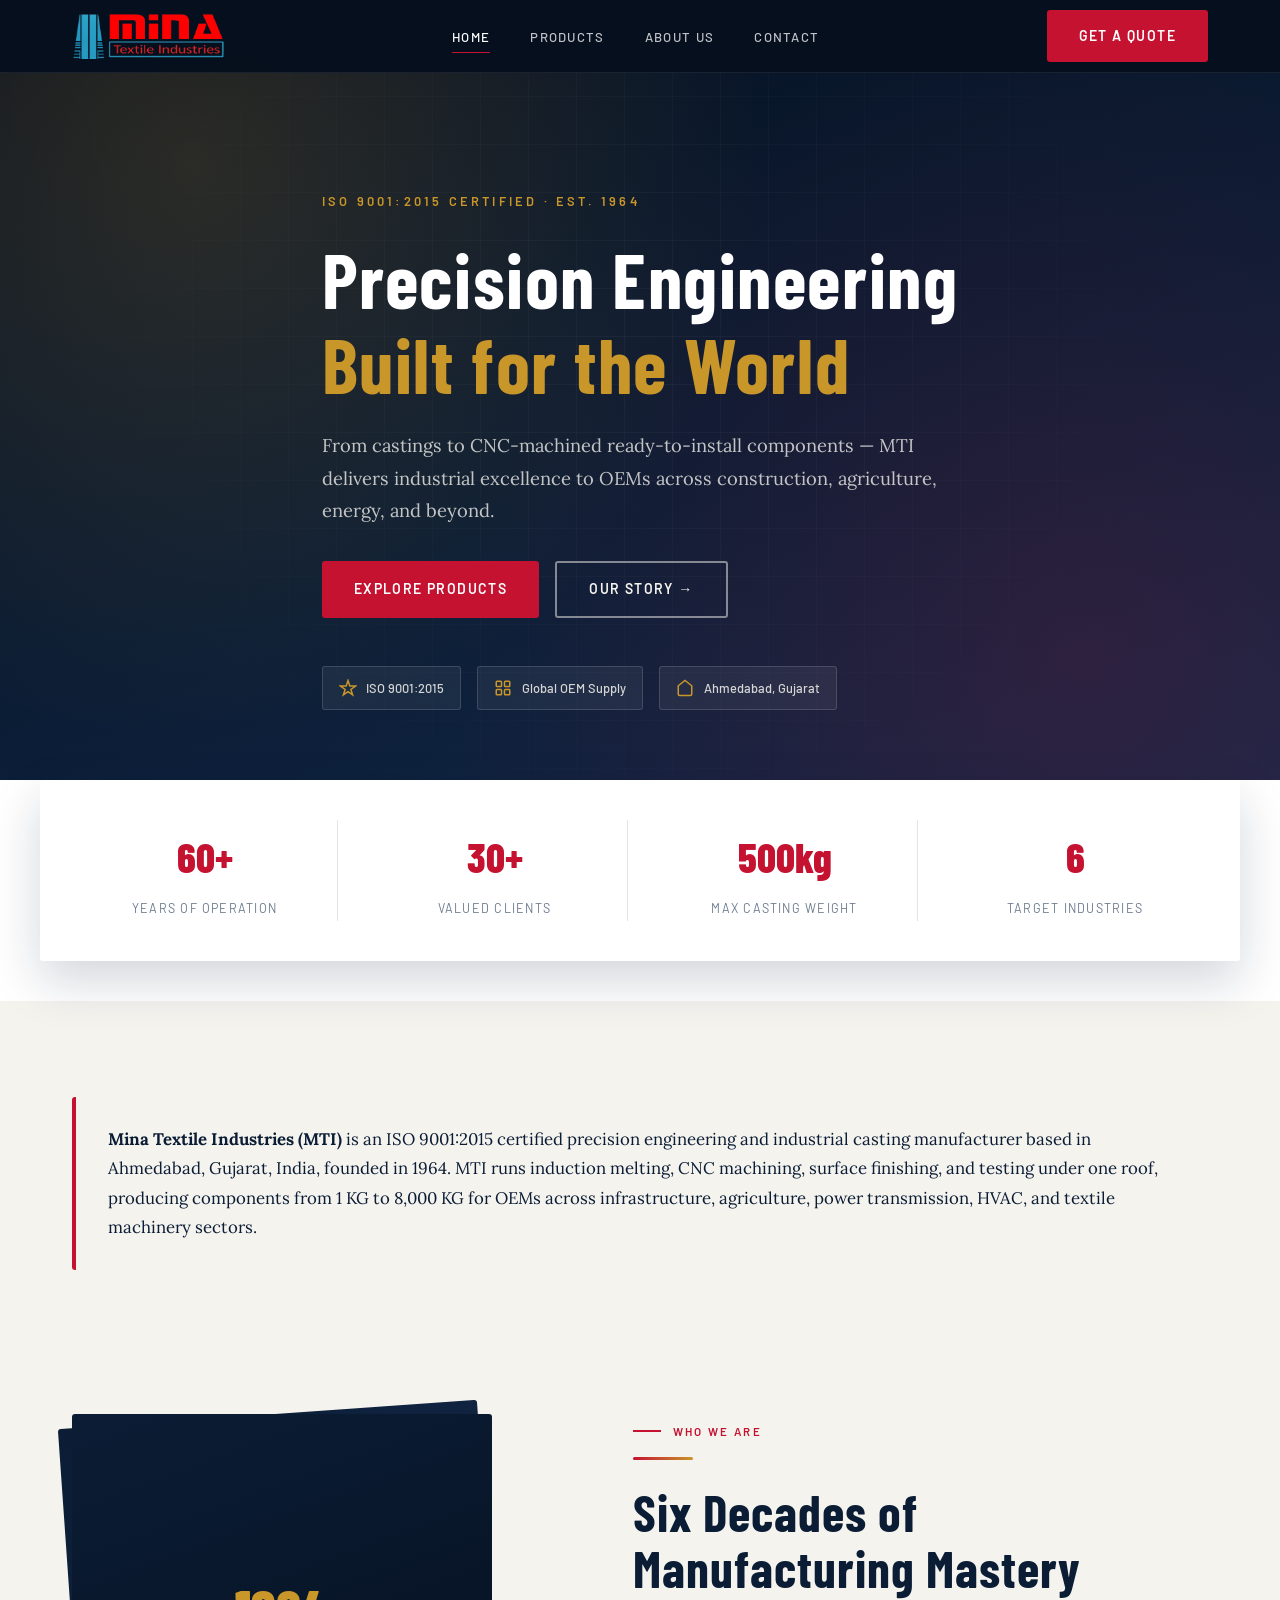
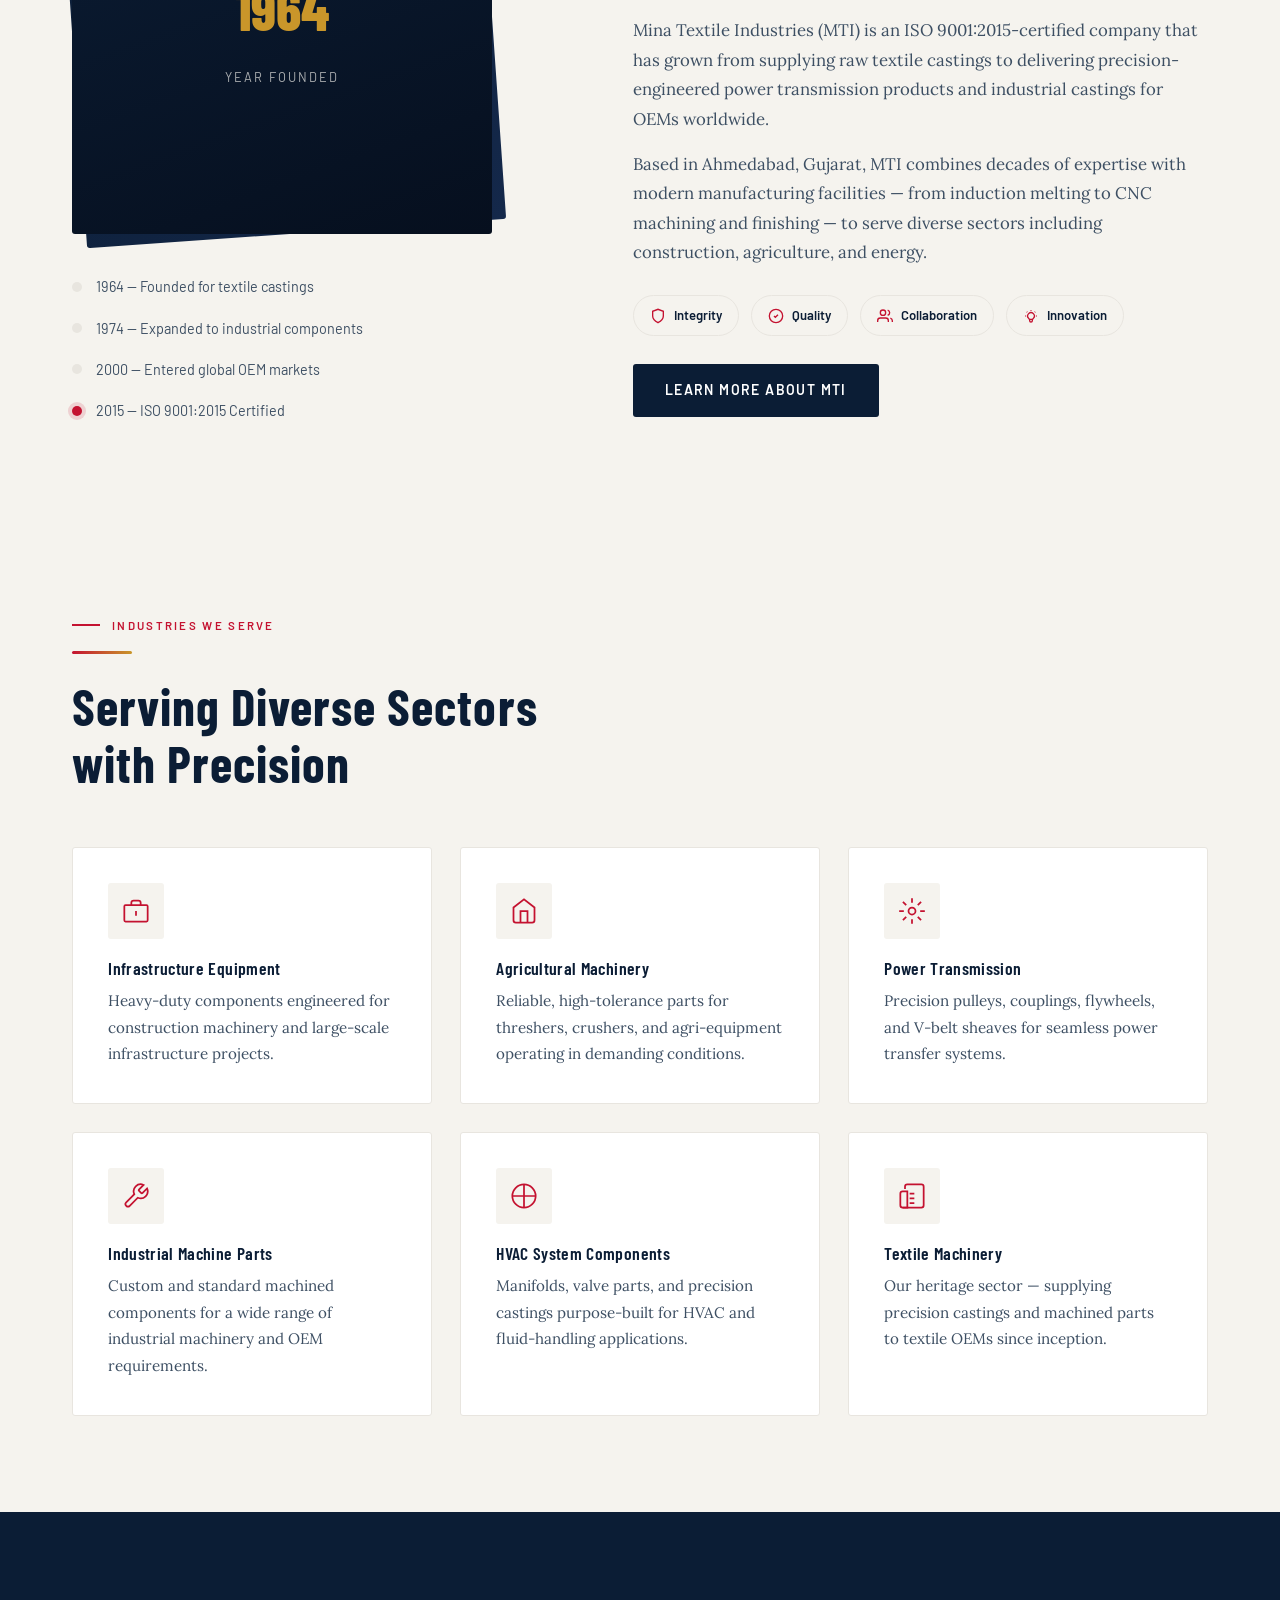
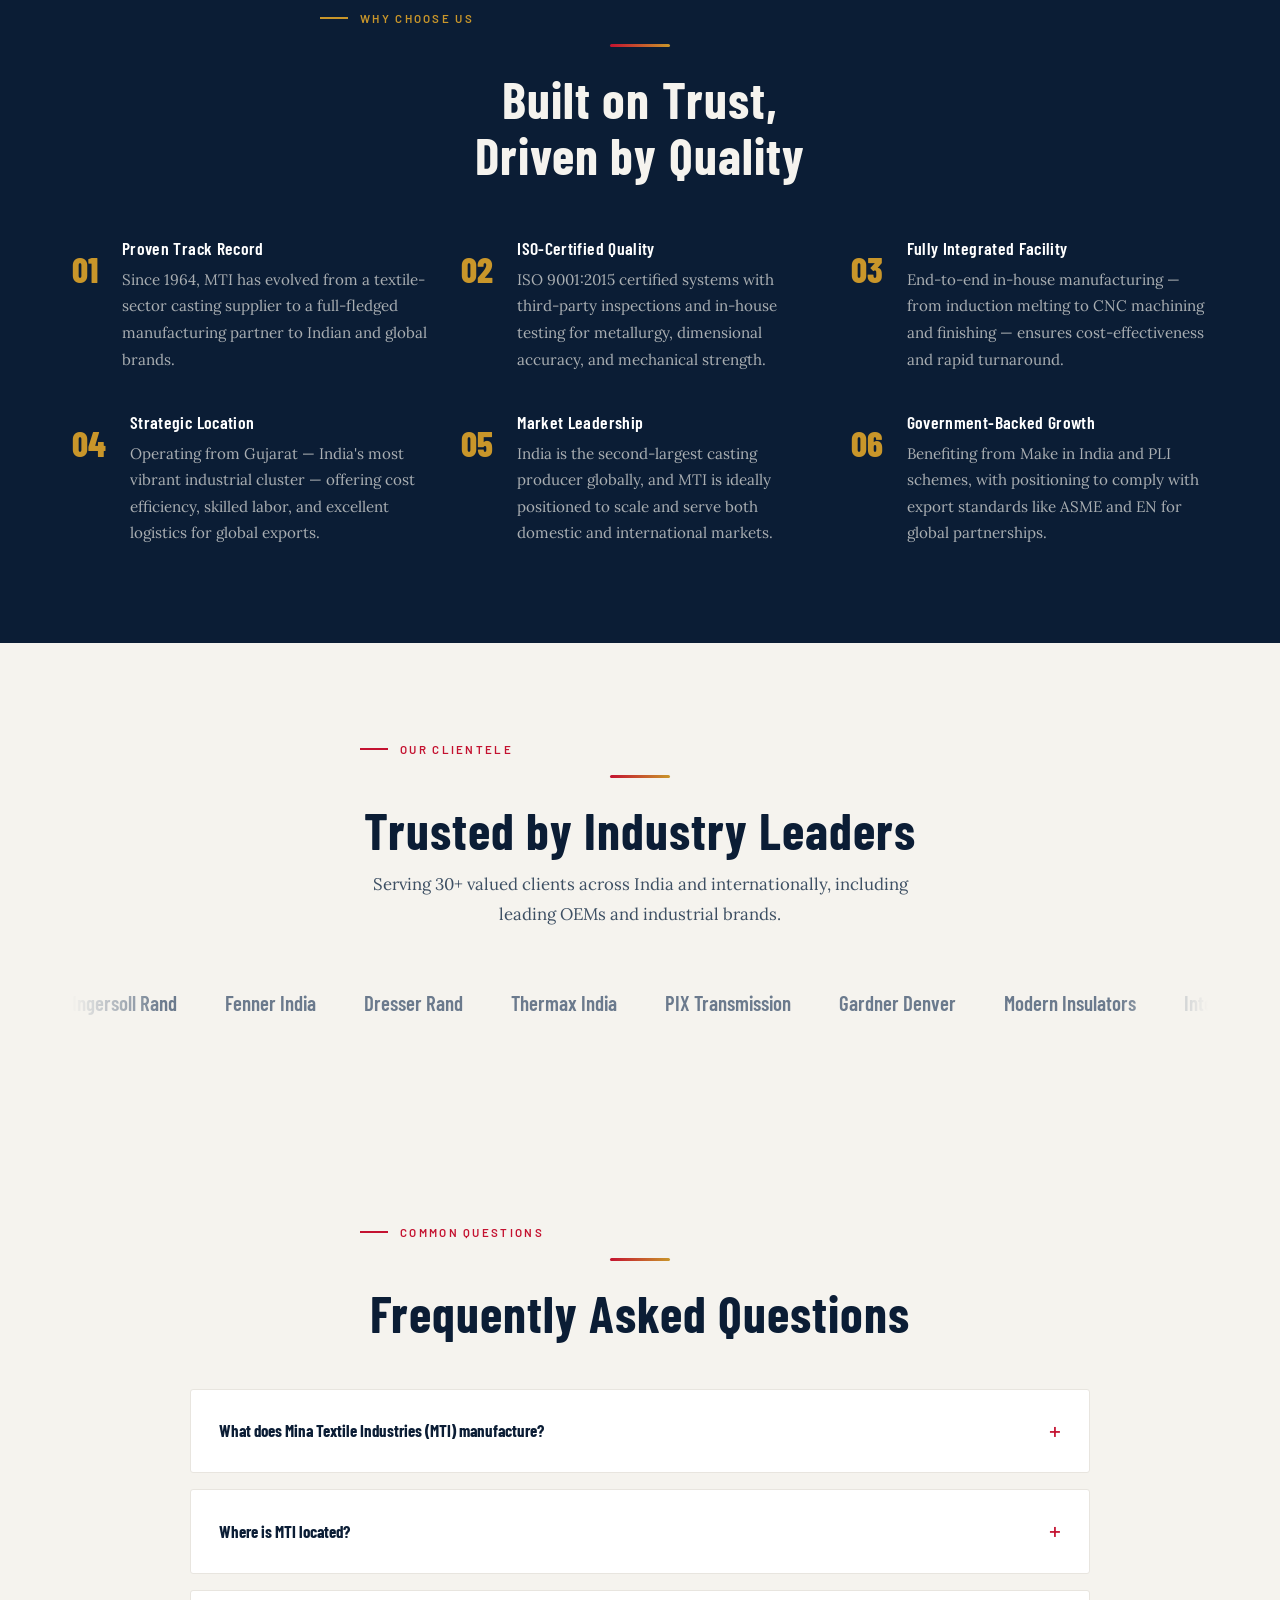
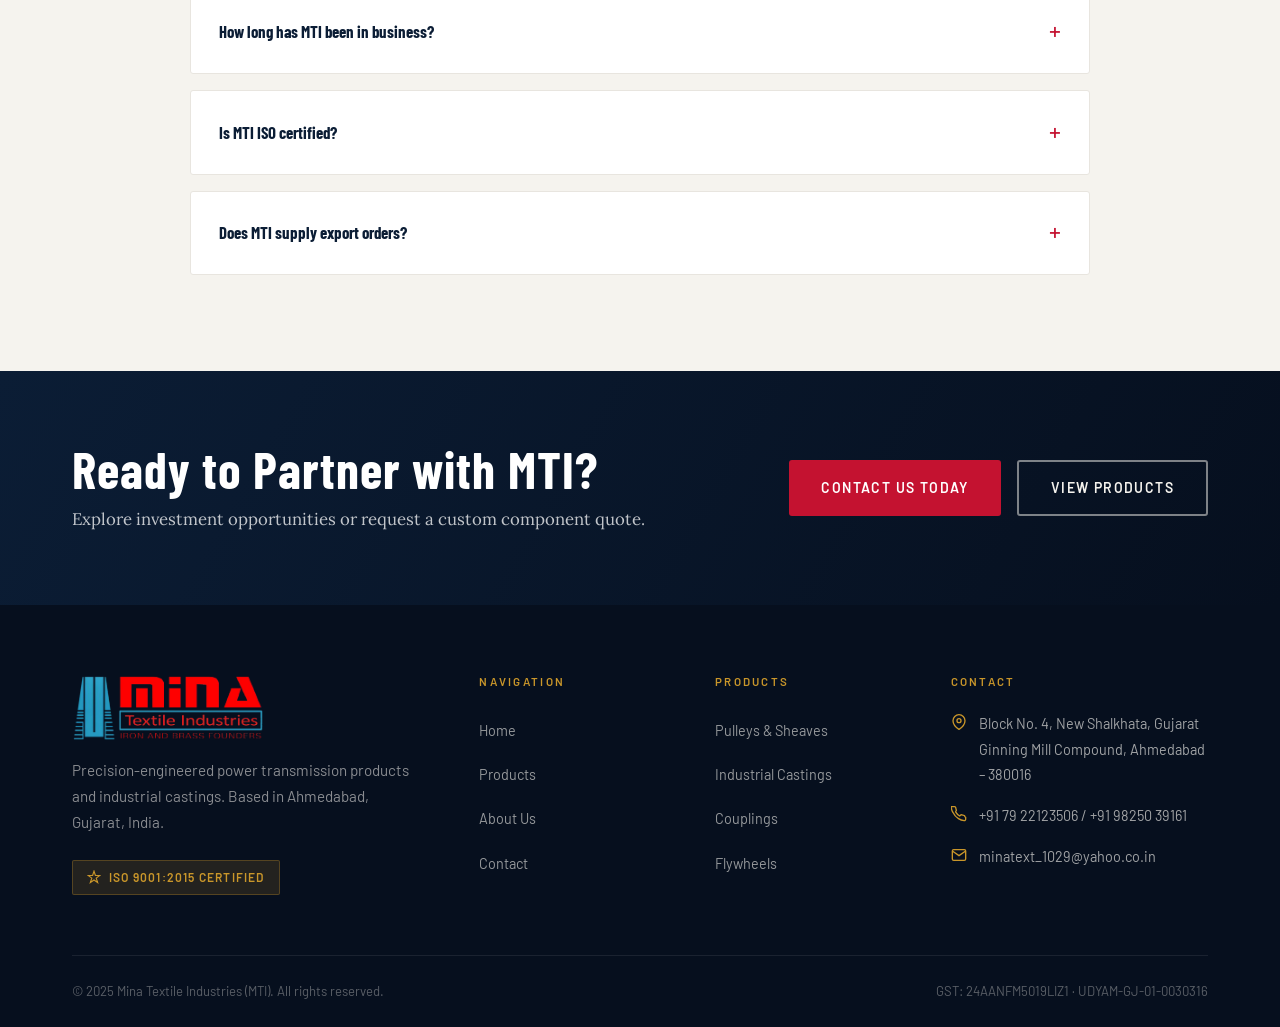
==== commit 35e73759: "Removed Hero Scroll" ====
--- a/index.html
+++ b/index.html
@@ -149,10 +149,6 @@
         </div>
       </div>
     </div>
-    <div class="hero__scroll">
-      <span>Scroll</span>
-      <div class="hero__scroll-line"></div>
-    </div>
   </section>
 
   <!-- STATS -->
@@ -483,4 +479,4 @@
 
   <script src="main.js"></script>
 </body>
-</html>+</html>
